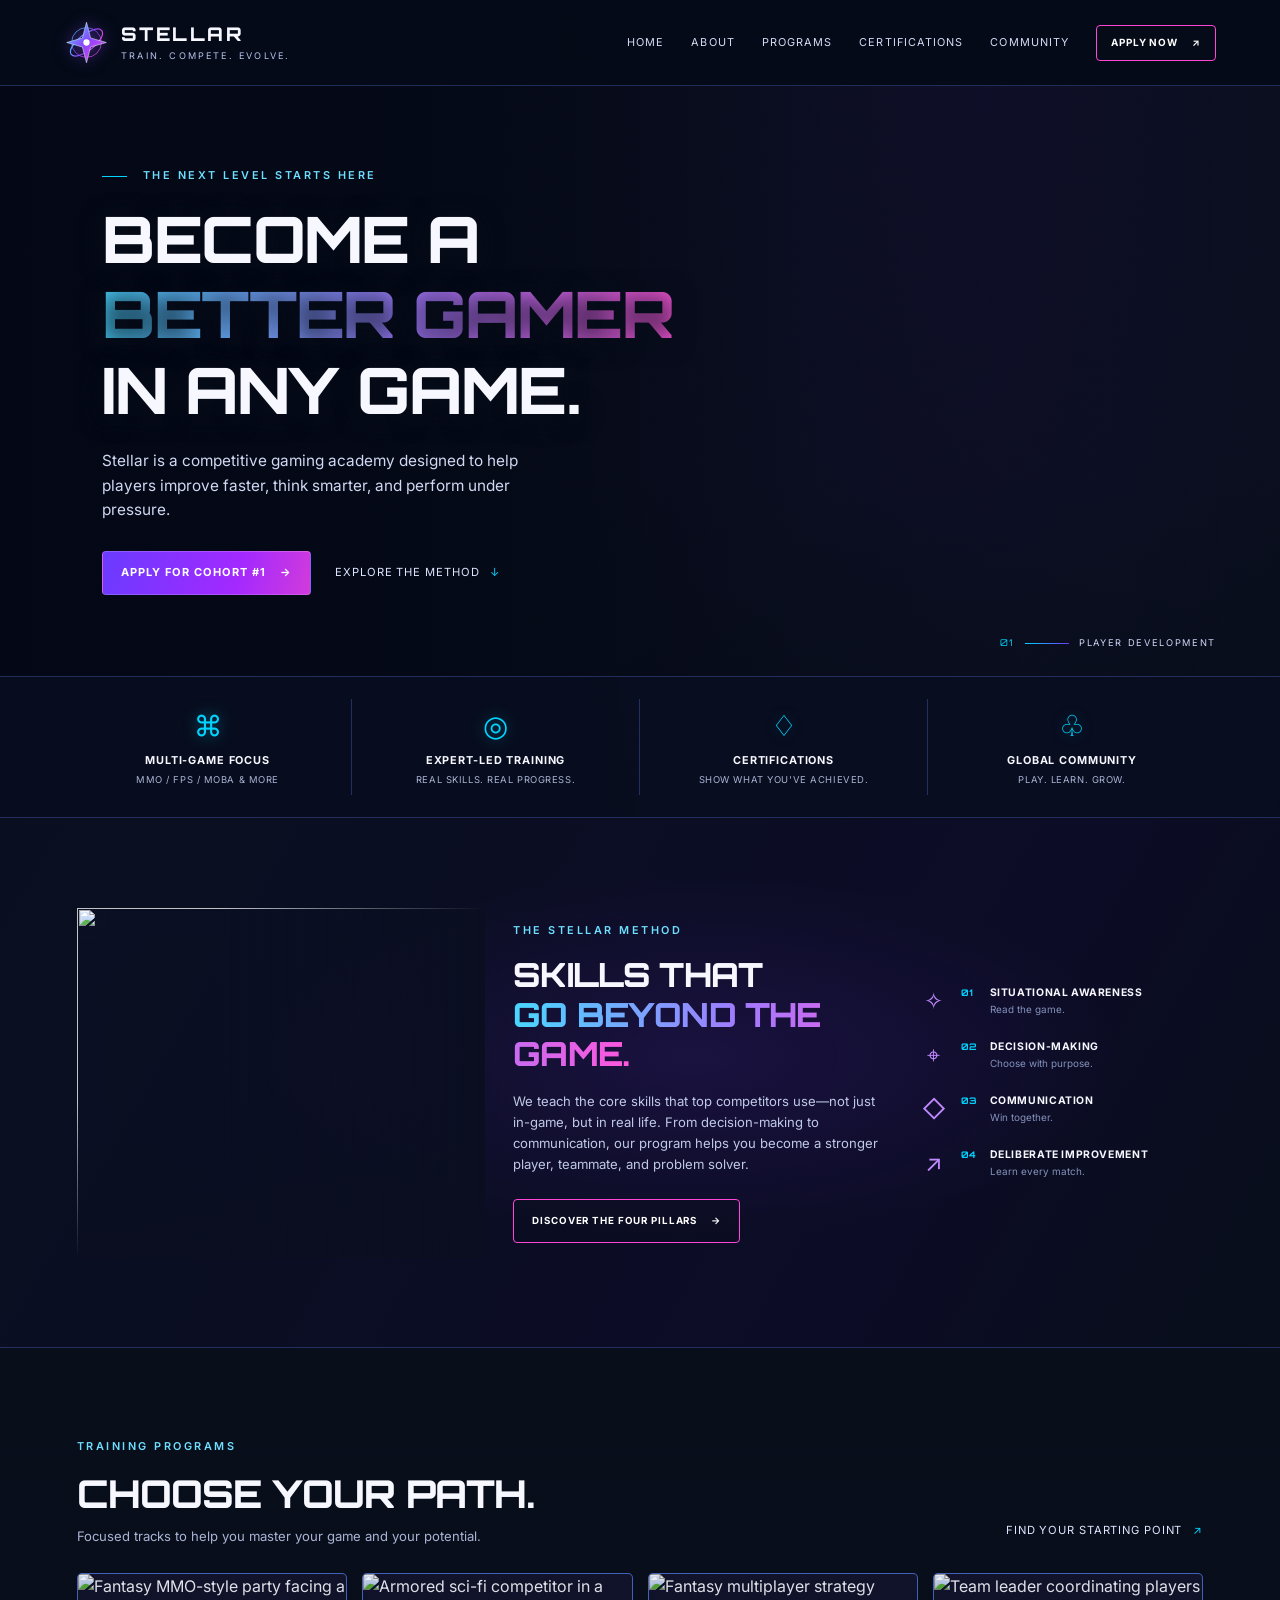
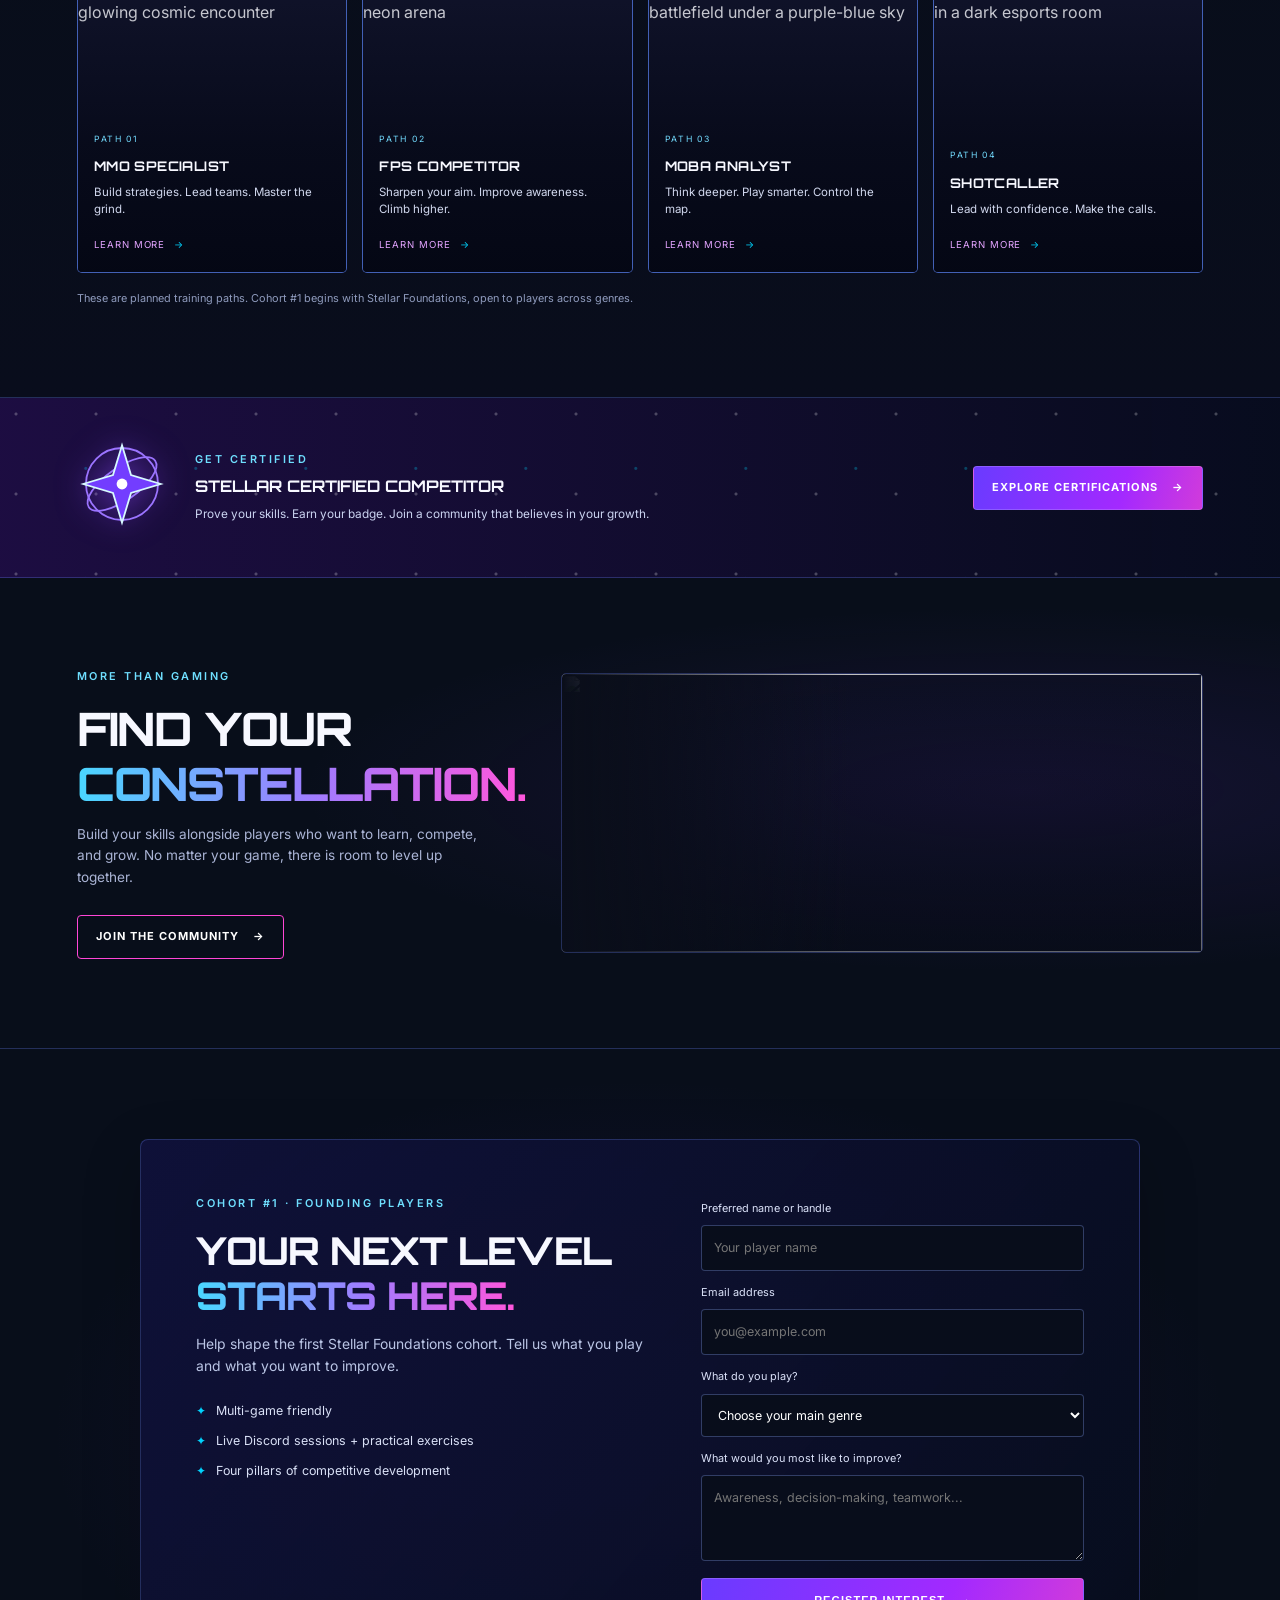
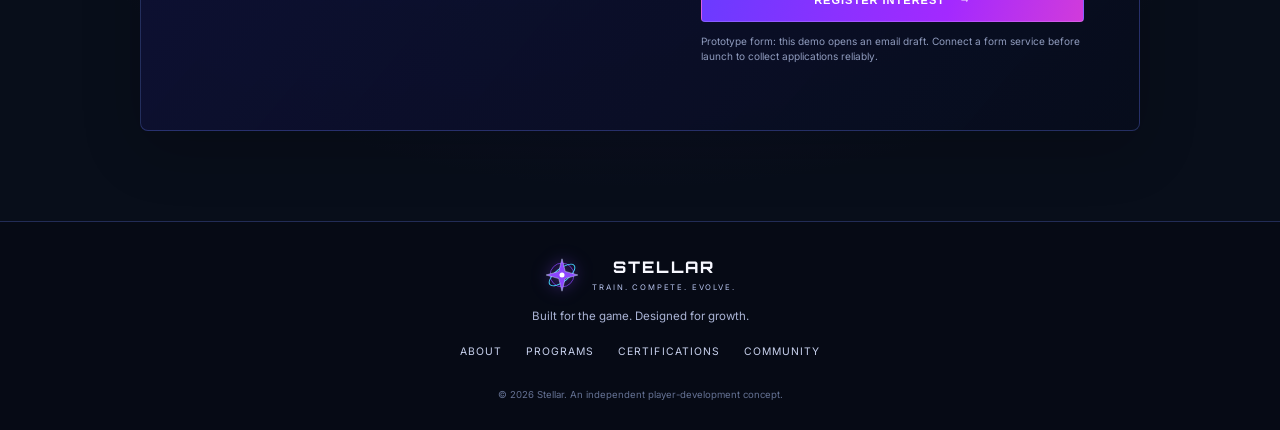
==== index.html @ ffe18409 "Add files via upload" ====
<!doctype html>
<html lang="en">
<head>
  <meta charset="utf-8">
  <meta name="viewport" content="width=device-width, initial-scale=1">
  <meta name="theme-color" content="#080e1a">
  <meta name="description" content="Stellar is a multi-game training community helping players improve awareness, decision-making, communication, and deliberate practice.">
  <title>Stellar — Train. Compete. Evolve.</title>
  <link rel="preconnect" href="https://fonts.googleapis.com">
  <link rel="preconnect" href="https://fonts.gstatic.com" crossorigin>
  <link href="https://fonts.googleapis.com/css2?family=Inter:wght@400;500;600;700&family=Orbitron:wght@500;600;700;800&display=swap" rel="stylesheet">
  <link rel="stylesheet" href="styles.css">
</head>
<body>
  <div class="site-shell">
    <header class="site-header">
      <a class="brand" href="#home" aria-label="Stellar home">
        <svg class="brand-mark" viewBox="0 0 100 100" aria-hidden="true">
          <defs><linearGradient id="markGrad" x1="0" y1="0" x2="1" y2="1"><stop stop-color="#45d8ff"/><stop offset=".5" stop-color="#8c45ff"/><stop offset="1" stop-color="#ff49d6"/></linearGradient></defs>
          <circle cx="50" cy="50" r="33" fill="none" stroke="url(#markGrad)" stroke-width="2" opacity=".8"/>
          <ellipse cx="50" cy="50" rx="43" ry="18" fill="none" stroke="url(#markGrad)" stroke-width="2.6" transform="rotate(-38 50 50)"/>
          <path d="M50 5 59 40 94 50 59 60 50 95 41 60 6 50 41 40Z" fill="url(#markGrad)" stroke="#d9faff" stroke-width="1.2"/>
          <circle cx="50" cy="50" r="7" fill="#fff"/>
        </svg>
        <span class="brand-copy"><span class="brand-name">STELLAR</span><span class="brand-tagline">TRAIN. COMPETE. EVOLVE.</span></span>
      </a>
      <button class="menu-toggle" aria-label="Open navigation" aria-expanded="false" aria-controls="primary-nav"><span></span><span></span><span></span></button>
      <nav id="primary-nav" class="primary-nav" aria-label="Main navigation">
        <a href="#home">Home</a><a href="#about">About</a><a href="#programs">Programs</a><a href="#certifications">Certifications</a><a href="#community">Community</a>
        <a class="button button-outline nav-cta" href="#apply">Apply now <span aria-hidden="true">↗</span></a>
      </nav>
    </header>

    <main>
      <section class="hero" id="home" aria-labelledby="hero-title">
        <div class="hero-image" role="img" aria-label="A lone gamer looks across a luminous purple and blue cosmic landscape"></div>
        <div class="hero-shade"></div>
        <div class="hero-content">
          <p class="eyebrow"><span class="eyebrow-line"></span> THE NEXT LEVEL STARTS HERE</p>
          <h1 id="hero-title">BECOME A<br><span>BETTER GAMER</span><br>IN ANY GAME.</h1>
          <p class="hero-copy">Stellar is a competitive gaming academy designed to help players improve faster, think smarter, and perform under pressure.</p>
          <div class="hero-actions"><a class="button button-primary" href="#apply">Apply for Cohort #1 <span aria-hidden="true">→</span></a><a class="text-link" href="#method">Explore the method <span aria-hidden="true">↓</span></a></div>
        </div>
        <div class="hero-index"><span>01</span><span class="index-rule"></span><span>PLAYER DEVELOPMENT</span></div>
      </section>

      <section class="feature-strip" aria-label="What Stellar offers">
        <article class="feature"><span class="feature-icon" aria-hidden="true">⌘</span><h2>Multi-game focus</h2><p>MMO / FPS / MOBA &amp; more</p></article>
        <article class="feature"><span class="feature-icon" aria-hidden="true">◎</span><h2>Expert-led training</h2><p>Real skills. Real progress.</p></article>
        <article class="feature"><span class="feature-icon" aria-hidden="true">♢</span><h2>Certifications</h2><p>Show what you've achieved.</p></article>
        <article class="feature"><span class="feature-icon" aria-hidden="true">♧</span><h2>Global community</h2><p>Play. Learn. Grow.</p></article>
      </section>

      <section class="method-section section-pad" id="method">
        <div class="method-art" aria-hidden="true"><img src="assets/gamer-portrait.jpg" alt="" loading="lazy"></div>
        <div class="method-copy" id="about">
          <p class="eyebrow">THE STELLAR METHOD</p>
          <h2>SKILLS THAT<br><span>GO BEYOND THE GAME.</span></h2>
          <p>We teach the core skills that top competitors use—not just in-game, but in real life. From decision-making to communication, our program helps you become a stronger player, teammate, and problem solver.</p>
          <a class="button button-outline" href="#pillars">Discover the four pillars <span aria-hidden="true">→</span></a>
        </div>
        <div class="method-pillars" id="pillars">
          <div class="mini-pillar"><span>✧</span><div><b>01</b><strong>Situational awareness</strong><small>Read the game.</small></div></div>
          <div class="mini-pillar"><span>⌖</span><div><b>02</b><strong>Decision-making</strong><small>Choose with purpose.</small></div></div>
          <div class="mini-pillar"><span>◇</span><div><b>03</b><strong>Communication</strong><small>Win together.</small></div></div>
          <div class="mini-pillar"><span>↗</span><div><b>04</b><strong>Deliberate improvement</strong><small>Learn every match.</small></div></div>
        </div>
      </section>

      <section class="programs-section section-pad" id="programs">
        <div class="section-heading"><div><p class="eyebrow">TRAINING PROGRAMS</p><h2>CHOOSE YOUR PATH.</h2><p class="section-intro">Focused tracks to help you master your game and your potential.</p></div><a class="text-link desktop-link" href="#apply">Find your starting point <span aria-hidden="true">↗</span></a></div>
        <div class="program-grid">
          <article class="program-card"><img src="assets/mmo-specialist.jpg" alt="Fantasy MMO-style party facing a glowing cosmic encounter" loading="lazy"><div class="card-overlay"></div><div class="program-content"><span class="program-number">PATH 01</span><h3>MMO SPECIALIST</h3><p>Build strategies. Lead teams. Master the grind.</p><a href="#apply" aria-label="Learn more about MMO Specialist">Learn more <span>→</span></a></div></article>
          <article class="program-card"><img src="assets/fps-competitor.jpg" alt="Armored sci-fi competitor in a neon arena" loading="lazy"><div class="card-overlay"></div><div class="program-content"><span class="program-number">PATH 02</span><h3>FPS COMPETITOR</h3><p>Sharpen your aim. Improve awareness. Climb higher.</p><a href="#apply" aria-label="Learn more about FPS Competitor">Learn more <span>→</span></a></div></article>
          <article class="program-card"><img src="assets/moba-analyst.jpg" alt="Fantasy multiplayer strategy battlefield under a purple-blue sky" loading="lazy"><div class="card-overlay"></div><div class="program-content"><span class="program-number">PATH 03</span><h3>MOBA ANALYST</h3><p>Think deeper. Play smarter. Control the map.</p><a href="#apply" aria-label="Learn more about MOBA Analyst">Learn more <span>→</span></a></div></article>
          <article class="program-card"><img src="assets/shotcaller.jpg" alt="Team leader coordinating players in a dark esports room" loading="lazy"><div class="card-overlay"></div><div class="program-content"><span class="program-number">PATH 04</span><h3>SHOTCALLER</h3><p>Lead with confidence. Make the calls.</p><a href="#apply" aria-label="Learn more about Shotcaller">Learn more <span>→</span></a></div></article>
        </div>
        <p class="program-note">These are planned training paths. Cohort #1 begins with Stellar Foundations, open to players across genres.</p>
      </section>

      <section class="cert-banner" id="certifications">
        <div class="cert-stars" aria-hidden="true"></div>
        <div class="cert-emblem" aria-hidden="true"><svg viewBox="0 0 100 100"><circle cx="50" cy="50" r="40"/><ellipse cx="50" cy="50" rx="45" ry="18" transform="rotate(-35 50 50)"/><path d="M50 7 60 40 93 50 60 60 50 93 40 60 7 50 40 40Z"/><circle cx="50" cy="50" r="6"/></svg></div>
        <div class="cert-copy"><p class="eyebrow">GET CERTIFIED</p><h2>STELLAR CERTIFIED COMPETITOR</h2><p>Prove your skills. Earn your badge. Join a community that believes in your growth.</p></div>
        <a class="button button-primary" href="#apply">Explore certifications <span aria-hidden="true">→</span></a>
      </section>

      <section class="community-section section-pad" id="community">
        <div><p class="eyebrow">MORE THAN GAMING</p><h2>FIND YOUR<br><span>CONSTELLATION.</span></h2><p>Build your skills alongside players who want to learn, compete, and grow. No matter your game, there is room to level up together.</p><a class="button button-outline" href="#apply">Join the community <span aria-hidden="true">→</span></a></div>
        <div class="community-art" aria-hidden="true"><img src="assets/hero-cosmic.jpg" alt="" loading="lazy"></div>
      </section>

      <section class="apply-section section-pad" id="apply">
        <div class="apply-panel"><div class="apply-copy"><p class="eyebrow">COHORT #1 · FOUNDING PLAYERS</p><h2>YOUR NEXT LEVEL<br><span>STARTS HERE.</span></h2><p>Help shape the first Stellar Foundations cohort. Tell us what you play and what you want to improve.</p><ul><li>Multi-game friendly</li><li>Live Discord sessions + practical exercises</li><li>Four pillars of competitive development</li></ul></div>
          <form class="apply-form" id="interest-form">
            <label for="player-name">Preferred name or handle</label><input id="player-name" name="name" autocomplete="nickname" required placeholder="Your player name">
            <label for="player-email">Email address</label><input id="player-email" name="email" type="email" autocomplete="email" required placeholder="you@example.com">
            <label for="player-game">What do you play?</label><select id="player-game" name="game" required><option value="" disabled selected>Choose your main genre</option><option>MMO</option><option>FPS</option><option>MOBA</option><option>Multiple genres</option><option>Other</option></select>
            <label for="player-goal">What would you most like to improve?</label><textarea id="player-goal" name="goal" rows="3" placeholder="Awareness, decision-making, teamwork..."></textarea>
            <button class="button button-primary form-submit" type="submit">Register interest <span aria-hidden="true">→</span></button>
            <p class="form-note">Prototype form: this demo opens an email draft. Connect a form service before launch to collect applications reliably.</p>
            <p class="form-status" id="form-status" role="status" aria-live="polite"></p>
          </form>
        </div>
      </section>
    </main>

    <footer class="site-footer">
      <a class="brand footer-brand" href="#home" aria-label="Stellar home"><svg class="brand-mark" viewBox="0 0 100 100" aria-hidden="true"><circle cx="50" cy="50" r="33" fill="none" stroke="#8c45ff" stroke-width="2"/><ellipse cx="50" cy="50" rx="43" ry="18" fill="none" stroke="#45d8ff" stroke-width="2.6" transform="rotate(-38 50 50)"/><path d="M50 5 59 40 94 50 59 60 50 95 41 60 6 50 41 40Z" fill="#8c45ff" stroke="#d9faff" stroke-width="1.2"/><circle cx="50" cy="50" r="7" fill="#fff"/></svg><span class="brand-copy"><span class="brand-name">STELLAR</span><span class="brand-tagline">TRAIN. COMPETE. EVOLVE.</span></span></a>
      <p>Built for the game. Designed for growth.</p>
      <div class="footer-links"><a href="#about">About</a><a href="#programs">Programs</a><a href="#certifications">Certifications</a><a href="#community">Community</a></div>
      <small>© <span id="year"></span> Stellar. An independent player-development concept.</small>
    </footer>
  </div>
  <script src="script.js"></script>
</body>
</html>
---- styles.css ----
:root{--deep:#080e1a;--midnight:#111240;--purple:#6a3bff;--violet:#8c45ff;--magenta:#ff46d6;--cyan:#00d4ff;--white:#f7f8ff;--muted:#aab4d5;--line:rgba(107,135,255,.28);--font-head:'Orbitron',sans-serif;--font-body:'Inter',sans-serif;--content:1240px}
*{box-sizing:border-box}html{scroll-behavior:smooth;scroll-padding-top:90px}body{margin:0;background:var(--deep);color:var(--white);font-family:var(--font-body);line-height:1.6}a{color:inherit;text-decoration:none}img{display:block;max-width:100%}.site-shell{max-width:1600px;margin:0 auto;overflow:hidden;background:radial-gradient(ellipse at 75% 0%,rgba(66,34,145,.16),transparent 35%),var(--deep)}.site-header{height:86px;display:flex;align-items:center;justify-content:space-between;gap:30px;padding:0 clamp(20px,5vw,76px);border-bottom:1px solid var(--line);background:rgba(5,10,24,.9);position:sticky;top:0;z-index:20;backdrop-filter:blur(16px)}.brand{display:flex;align-items:center;gap:12px;flex-shrink:0}.brand-mark{width:45px;height:45px;filter:drop-shadow(0 0 8px rgba(140,69,255,.5))}.brand-copy{display:flex;flex-direction:column;line-height:1.2}.brand-name{font-family:var(--font-head);font-weight:800;font-size:1.18rem;letter-spacing:.13em}.brand-tagline{font-size:.57rem;letter-spacing:.24em;color:#b7c4ee;margin-top:6px}.primary-nav{display:flex;align-items:center;gap:clamp(15px,2.1vw,32px)}.primary-nav>a:not(.button){font-size:.68rem;letter-spacing:.1em;text-transform:uppercase;color:#d5dbf3;transition:color .2s}.primary-nav>a:not(.button):hover,.footer-links a:hover{color:var(--cyan)}.button{min-height:44px;padding:12px 18px;display:inline-flex;align-items:center;justify-content:center;gap:14px;border-radius:4px;text-transform:uppercase;font-size:.69rem;letter-spacing:.09em;font-weight:700;transition:transform .2s,box-shadow .2s,border-color .2s;cursor:pointer}.button:hover{transform:translateY(-2px);box-shadow:0 0 24px rgba(106,59,255,.3)}.button-primary{background:linear-gradient(105deg,var(--purple),#a329ff 65%,#d13bdb);border:1px solid rgba(255,255,255,.18);color:white}.button-outline{background:rgba(8,14,26,.25);border:1px solid var(--magenta);color:#fff}.nav-cta{min-height:36px;padding:8px 14px;font-size:.62rem}.menu-toggle{display:none;background:none;border:0;padding:8px}.menu-toggle span{display:block;width:25px;height:2px;margin:5px;background:white}
.hero{position:relative;min-height:590px;display:flex;align-items:center;padding:75px clamp(24px,8vw,120px);isolation:isolate;overflow:hidden}.hero-image,.hero-shade{position:absolute;inset:0;z-index:-2}.hero-image{background-image:url('assets/hero-cosmic.jpg');background-size:cover;background-position:center 48%;transform:scale(1.015)}.hero-shade{z-index:-1;background:linear-gradient(90deg,rgba(4,8,22,.96) 0%,rgba(4,8,22,.83) 28%,rgba(4,8,22,.28) 62%,rgba(4,8,22,.08) 100%),linear-gradient(0deg,rgba(8,14,26,.6),transparent 35%)}.hero-content{max-width:580px}.eyebrow{font-size:.68rem;text-transform:uppercase;letter-spacing:.23em;color:#6fdfff;margin:0 0 16px;font-weight:600}.eyebrow-line{display:inline-block;width:25px;height:1px;background:var(--cyan);vertical-align:middle;margin-right:10px}.hero h1,.method-copy h2,.section-heading h2,.community-section h2,.apply-copy h2{font-family:var(--font-head);font-weight:800;line-height:1.18;letter-spacing:-.025em;margin:0}.hero h1{font-size:clamp(2.4rem,5vw,4.65rem);text-shadow:0 4px 24px #080e1a}.hero h1 span,.method-copy h2 span,.community-section h2 span,.apply-copy h2 span{background:linear-gradient(90deg,#49d7ff,#a07bff 53%,#ff56dc);-webkit-background-clip:text;background-clip:text;color:transparent}.hero-copy{max-width:430px;color:#d1d8f2;font-size:.96rem;margin:22px 0 28px}.hero-actions{display:flex;align-items:center;gap:24px;flex-wrap:wrap}.text-link{font-size:.7rem;letter-spacing:.08em;text-transform:uppercase;color:#dfe5ff}.text-link span{color:var(--cyan);margin-left:7px}.hero-index{position:absolute;bottom:25px;right:clamp(24px,5vw,75px);display:flex;align-items:center;gap:10px;color:#d0d8fa;font-size:.58rem;letter-spacing:.18em}.hero-index>span:first-child{color:var(--cyan);font-family:var(--font-head)}.index-rule{height:1px;width:44px;background:linear-gradient(90deg,var(--cyan),var(--purple))}
.feature-strip{display:grid;grid-template-columns:repeat(4,1fr);border-top:1px solid var(--line);border-bottom:1px solid var(--line);background:rgba(8,13,31,.95);padding:22px clamp(18px,5vw,70px)}.feature{padding:8px 24px;text-align:center;border-right:1px solid var(--line)}.feature:last-child{border:0}.feature-icon{font-size:1.8rem;color:var(--cyan);display:block;line-height:1.3;text-shadow:0 0 15px rgba(0,212,255,.4)}.feature h2{font-size:.68rem;text-transform:uppercase;letter-spacing:.08em;margin:8px 0 2px}.feature p{font-size:.59rem;text-transform:uppercase;letter-spacing:.06em;color:var(--muted);margin:0}
.section-pad{padding:clamp(60px,7vw,100px) clamp(22px,6vw,90px)}.method-section{position:relative;display:grid;grid-template-columns:1.08fr 1fr .75fr;align-items:center;gap:28px;min-height:390px;border-bottom:1px solid var(--line);background:radial-gradient(ellipse at 54% 45%,rgba(91,39,184,.19),transparent 44%),linear-gradient(120deg,#090f20,#0c0c26 70%,#080e1a)}.method-art{align-self:stretch;position:relative;min-height:290px;overflow:hidden;display:flex;align-items:end}.method-art:after{content:"";position:absolute;inset:0;background:linear-gradient(90deg,transparent 35%,#0a0e20 100%),linear-gradient(0deg,#0a0e20 0%,transparent 45%)}.method-art img{height:350px;width:100%;object-fit:contain;object-position:center bottom;filter:drop-shadow(0 0 28px rgba(113,54,255,.18));mix-blend-mode:screen}.method-copy{position:relative;z-index:1}.method-copy h2{font-size:clamp(1.65rem,2.6vw,2.55rem)}.method-copy>p:not(.eyebrow){font-size:.82rem;color:#c0c9e7;max-width:430px;margin:18px 0 24px}.method-copy .button{font-size:.61rem}.method-pillars{display:grid;gap:17px}.mini-pillar{display:flex;align-items:center;gap:13px}.mini-pillar>span{font-size:1.45rem;color:#c08aff;width:28px;text-align:center}.mini-pillar div{display:grid;grid-template-columns:24px 1fr;column-gap:5px;align-items:center}.mini-pillar b{font-size:.57rem;color:var(--cyan);font-family:var(--font-head)}.mini-pillar strong{font-size:.65rem;text-transform:uppercase;letter-spacing:.06em}.mini-pillar small{grid-column:2;color:#8492bb;font-size:.62rem}
.programs-section{background:linear-gradient(180deg,#080e1a,#090d1c);border-bottom:1px solid var(--line)}.section-heading{display:flex;align-items:end;justify-content:space-between;gap:24px;margin-bottom:26px}.section-heading h2{font-size:clamp(1.6rem,3vw,2.45rem)}.section-intro{font-size:.82rem;color:var(--muted);margin:10px 0 0}.desktop-link{margin-bottom:7px}.program-grid{display:grid;grid-template-columns:repeat(4,1fr);gap:15px}.program-card{height:300px;position:relative;overflow:hidden;border:1px solid rgba(92,137,255,.65);border-radius:5px;background:#11142c;isolation:isolate;transition:transform .25s,border-color .25s}.program-card:hover{transform:translateY(-5px);border-color:var(--magenta)}.program-card>img{position:absolute;inset:0;width:100%;height:100%;object-fit:cover;z-index:-2;transition:transform .4s}.program-card:hover>img{transform:scale(1.05)}.card-overlay{position:absolute;inset:0;z-index:-1;background:linear-gradient(0deg,rgba(4,7,20,.98) 0%,rgba(4,7,20,.72) 42%,rgba(4,7,20,.05) 100%)}.program-content{position:absolute;bottom:0;padding:19px 16px 17px}.program-number{font-size:.54rem;letter-spacing:.2em;color:#73dcff}.program-content h3{font-family:var(--font-head);font-size:.83rem;letter-spacing:.03em;margin:7px 0}.program-content p{font-size:.72rem;line-height:1.45;color:#d1d8ee;margin:0 0 12px}.program-content>a{font-size:.6rem;text-transform:uppercase;letter-spacing:.1em;color:#e3a4ff}.program-content>a span{color:var(--cyan);margin-left:5px}.program-note{font-size:.68rem;color:#8f9bbd;margin:17px 0 0}
.cert-banner{position:relative;display:flex;align-items:center;justify-content:center;gap:28px;padding:28px clamp(20px,6vw,80px);min-height:180px;overflow:hidden;border-bottom:1px solid var(--line);background:linear-gradient(90deg,rgba(30,13,69,.92),rgba(7,12,30,.9)),url('assets/hero-cosmic.jpg') center 58%/cover}.cert-stars{position:absolute;inset:0;background:radial-gradient(circle at 20% 20%,rgba(255,255,255,.7) 0 1px,transparent 2px),radial-gradient(circle at 78% 64%,rgba(0,212,255,.8) 0 1px,transparent 2px);background-size:80px 80px,110px 110px;opacity:.35}.cert-emblem{width:90px;flex-shrink:0;filter:drop-shadow(0 0 14px rgba(140,69,255,.5));z-index:1}.cert-emblem svg{width:100%;fill:none;stroke:#9b74ff;stroke-width:2}.cert-emblem svg path{fill:#733dff;stroke:#d7f9ff}.cert-emblem svg circle:last-child{fill:#fff;stroke:none}.cert-copy{z-index:1;max-width:500px}.cert-copy .eyebrow{margin-bottom:5px}.cert-copy h2{font-family:var(--font-head);font-size:1rem;margin:0 0 6px}.cert-copy p:last-child{font-size:.74rem;color:#cbd4f1;margin:0}.cert-banner>.button{z-index:1;margin-left:auto;white-space:nowrap}
.community-section{display:grid;grid-template-columns:.8fr 1.2fr;align-items:center;gap:35px;min-height:350px;border-bottom:1px solid var(--line);background:radial-gradient(ellipse at 80% 45%,rgba(95,42,186,.15),transparent 50%)}.community-section h2{font-size:clamp(1.8rem,3.6vw,3rem)}.community-section>div:first-child>p:not(.eyebrow){max-width:420px;color:var(--muted);font-size:.85rem}.community-section .button{margin-top:12px}.community-art{height:280px;overflow:hidden;border:1px solid var(--line);border-radius:5px;position:relative}.community-art:after{content:"";position:absolute;inset:0;background:linear-gradient(90deg,#0a0e1a 0%,transparent 45%),linear-gradient(0deg,rgba(7,10,23,.5),transparent)}.community-art img{width:100%;height:100%;object-fit:cover;object-position:center 56%}
.apply-section{background:radial-gradient(ellipse at 50% 50%,rgba(72,37,149,.22),transparent 65%)}.apply-panel{max-width:1000px;margin:0 auto;display:grid;grid-template-columns:1fr .85fr;gap:55px;padding:clamp(25px,5vw,55px);border:1px solid var(--line);border-radius:8px;background:linear-gradient(130deg,rgba(17,18,64,.8),rgba(7,13,28,.95));box-shadow:0 18px 60px rgba(0,0,0,.2)}.apply-copy h2{font-size:clamp(1.7rem,3vw,2.6rem)}.apply-copy>p:not(.eyebrow){color:#bac5e5;font-size:.87rem}.apply-copy ul{list-style:none;padding:0;margin:24px 0}.apply-copy li{margin:10px 0;color:#d9e0f6;font-size:.78rem}.apply-copy li:before{content:"✦";color:var(--cyan);margin-right:10px}.apply-form{display:flex;flex-direction:column;gap:8px}.apply-form label{font-size:.68rem;color:#dce3fa;margin-top:5px}.apply-form input,.apply-form select,.apply-form textarea{width:100%;border:1px solid rgba(117,139,221,.38);background:#080d1b;color:white;padding:12px;border-radius:4px;font:inherit;font-size:.78rem;outline:none}.apply-form input:focus,.apply-form select:focus,.apply-form textarea:focus{border-color:var(--cyan);box-shadow:0 0 0 3px rgba(0,212,255,.08)}.apply-form select option{background:#080d1b}.form-submit{margin-top:9px;width:100%}.form-note,.form-status{font-size:.63rem;line-height:1.45;color:#8f9bbd;margin:4px 0 0}.form-status{color:#7be6ff}.site-footer{padding:35px 25px 25px;text-align:center;border-top:1px solid var(--line);background:#060a15}.footer-brand{justify-content:center}.footer-brand .brand-mark{width:36px;height:36px}.footer-brand .brand-name{font-size:1rem}.footer-brand .brand-tagline{font-size:.48rem}.site-footer>p{font-size:.72rem;color:var(--muted);margin:14px 0}.footer-links{display:flex;justify-content:center;flex-wrap:wrap;gap:24px;margin:19px 0}.footer-links a{font-size:.65rem;text-transform:uppercase;letter-spacing:.1em;color:#c7d0ec}.site-footer small{font-size:.6rem;color:#657294}
@media(max-width:1000px){.primary-nav{gap:13px}.primary-nav>a:not(.button){font-size:.6rem}.brand-name{font-size:1rem}.brand-tagline{font-size:.48rem}.method-section{grid-template-columns:.75fr 1fr;gap:20px}.method-art{position:absolute;left:0;bottom:0;width:40%;opacity:.42}.method-copy{grid-column:1/2;padding-left:8px}.method-pillars{grid-column:2/3}.program-grid{grid-template-columns:repeat(2,1fr)}.program-card{height:330px}.cert-banner{gap:18px}.cert-copy h2{font-size:.85rem}}
@media(max-width:720px){html{scroll-padding-top:72px}.site-header{height:72px;padding:0 18px}.brand-mark{width:39px;height:39px}.brand-name{font-size:.98rem}.brand-tagline{font-size:.45rem}.menu-toggle{display:block;z-index:22}.primary-nav{display:none;position:absolute;top:71px;left:0;right:0;padding:20px;background:rgba(6,10,24,.98);border-bottom:1px solid var(--line);flex-direction:column;align-items:stretch;gap:0}.primary-nav.is-open{display:flex}.primary-nav>a:not(.button){font-size:.75rem;padding:14px 6px;border-bottom:1px solid rgba(255,255,255,.07)}.nav-cta{margin-top:15px}.hero{min-height:610px;padding:65px 24px 75px;align-items:flex-start}.hero-image{background-position:60% center}.hero-shade{background:linear-gradient(90deg,rgba(4,8,22,.92),rgba(4,8,22,.5)),linear-gradient(0deg,rgba(8,14,26,.6),transparent 55%)}.hero-content{margin-top:25px}.hero h1{font-size:clamp(2.25rem,10vw,3.7rem)}.hero-copy{font-size:.88rem;max-width:350px}.hero-actions{align-items:flex-start;gap:15px;flex-direction:column}.hero-index{right:22px;bottom:18px}.feature-strip{grid-template-columns:repeat(2,1fr);padding:15px}.feature{padding:15px 8px;border-right:1px solid var(--line);border-bottom:1px solid var(--line)}.feature:nth-child(2){border-right:0}.feature:nth-child(3),.feature:nth-child(4){border-bottom:0}.feature h2{font-size:.62rem}.feature p{font-size:.53rem}.section-pad{padding:58px 20px}.method-section{display:block;min-height:0;padding-top:60px;padding-bottom:55px}.method-art{width:70%;left:auto;right:-10%;top:10px;bottom:auto;height:280px;opacity:.28}.method-art img{height:100%;object-position:center}.method-copy{padding:0;max-width:540px}.method-copy h2{font-size:clamp(1.55rem,7vw,2.2rem)}.method-copy>p:not(.eyebrow){font-size:.82rem}.method-pillars{margin-top:35px;grid-template-columns:repeat(2,1fr);gap:20px 10px;position:relative}.mini-pillar{align-items:flex-start;gap:7px}.mini-pillar>span{font-size:1.3rem;width:23px}.mini-pillar div{display:flex;flex-direction:column;align-items:flex-start}.mini-pillar b{margin-bottom:3px}.mini-pillar strong{font-size:.59rem}.mini-pillar small{font-size:.58rem}.section-heading{align-items:flex-start;flex-direction:column}.section-heading h2{font-size:1.65rem}.desktop-link{display:none}.program-grid{grid-template-columns:repeat(2,minmax(0,1fr));gap:10px}.program-card{height:275px}.program-content{padding:14px 11px}.program-content h3{font-size:.68rem}.program-content p{font-size:.66rem}.program-number{font-size:.48rem}.program-content>a{font-size:.54rem}.cert-banner{display:grid;grid-template-columns:60px 1fr;gap:12px;padding:25px 20px}.cert-emblem{width:58px}.cert-copy h2{font-size:.78rem;line-height:1.4}.cert-copy p:last-child{font-size:.68rem}.cert-banner>.button{grid-column:1/-1;width:100%;margin:5px 0 0}.community-section{display:flex;flex-direction:column;align-items:stretch;gap:25px}.community-art{height:200px;order:-1}.apply-panel{grid-template-columns:1fr;gap:24px;padding:24px 18px}.apply-copy h2{font-size:1.8rem}.site-footer{padding:30px 20px 22px}}
@media(max-width:390px){.brand-tagline{letter-spacing:.14em}.program-card{height:250px}.program-content p{font-size:.61rem}.program-content h3{font-size:.62rem}.mini-pillar strong{font-size:.54rem}.hero h1{font-size:2.15rem}}
@media(prefers-reduced-motion:reduce){*,*::before,*::after{scroll-behavior:auto!important;transition:none!important;animation:none!important}}
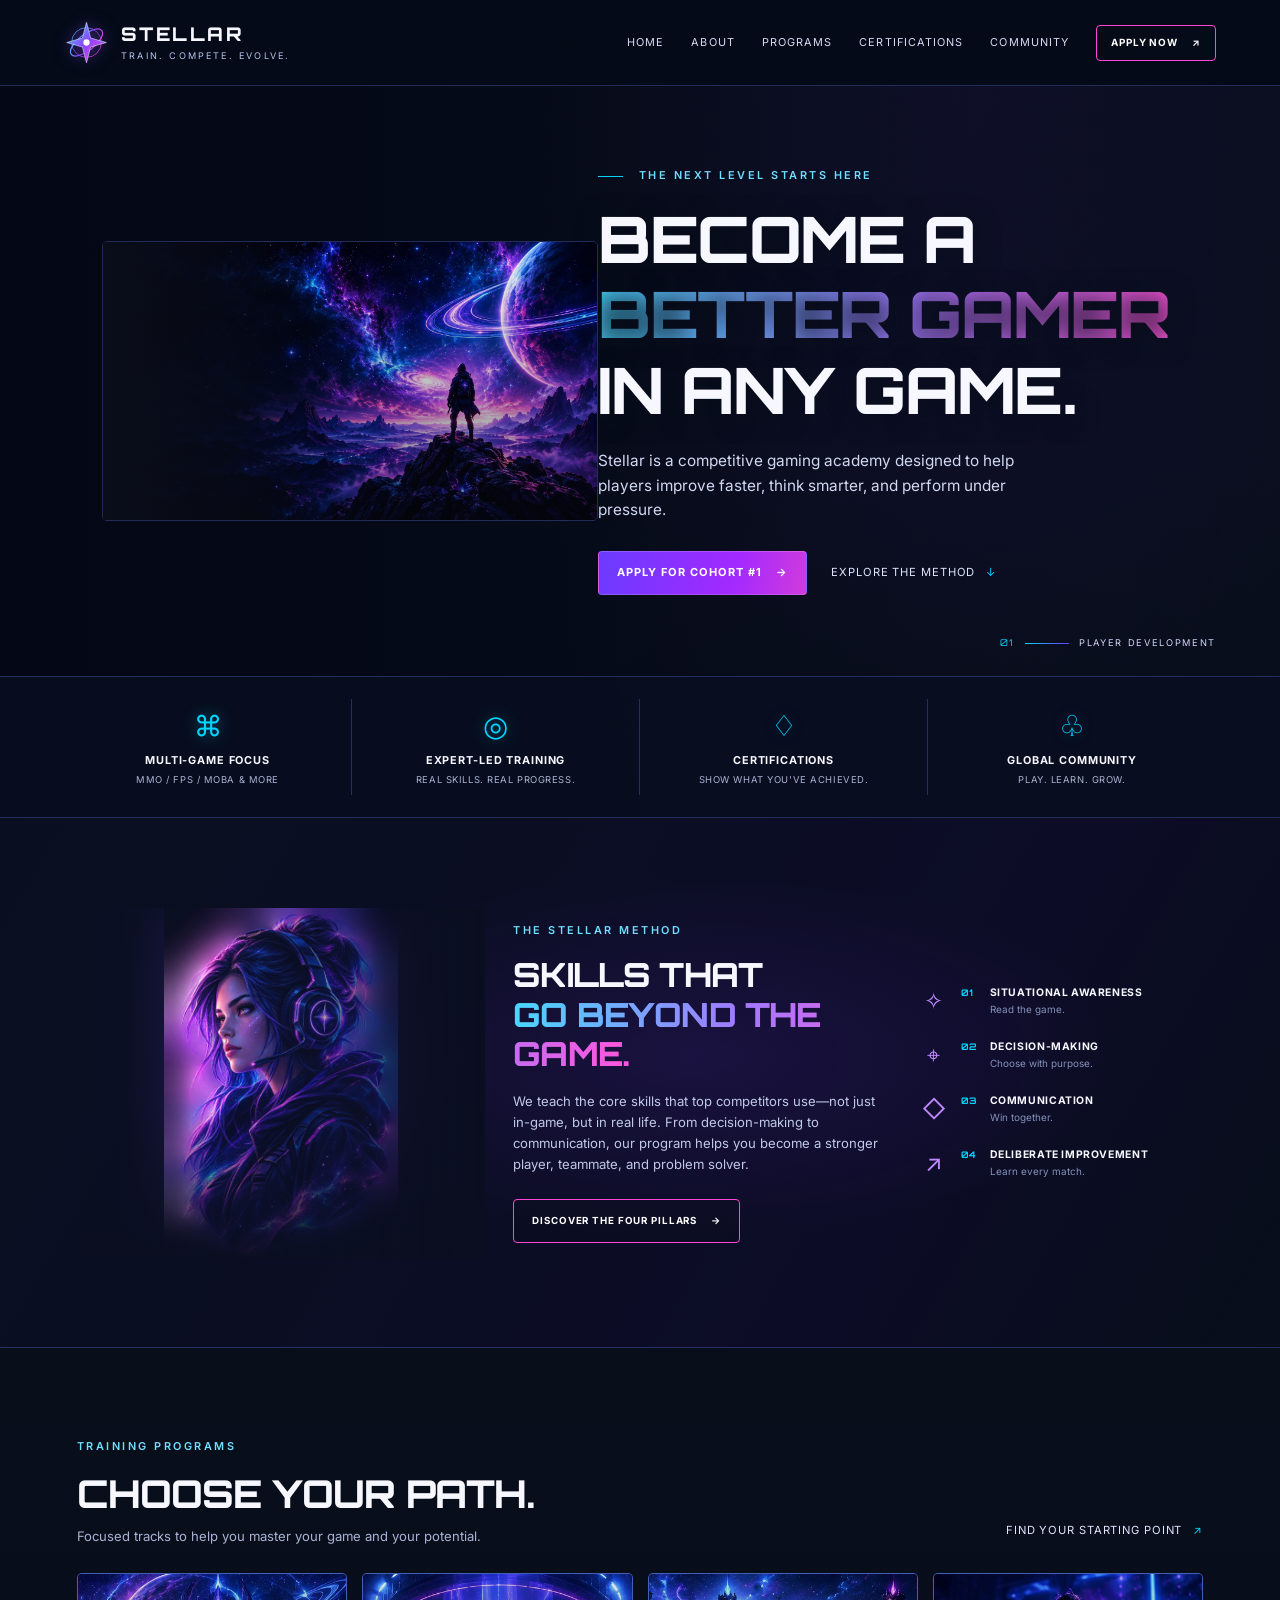
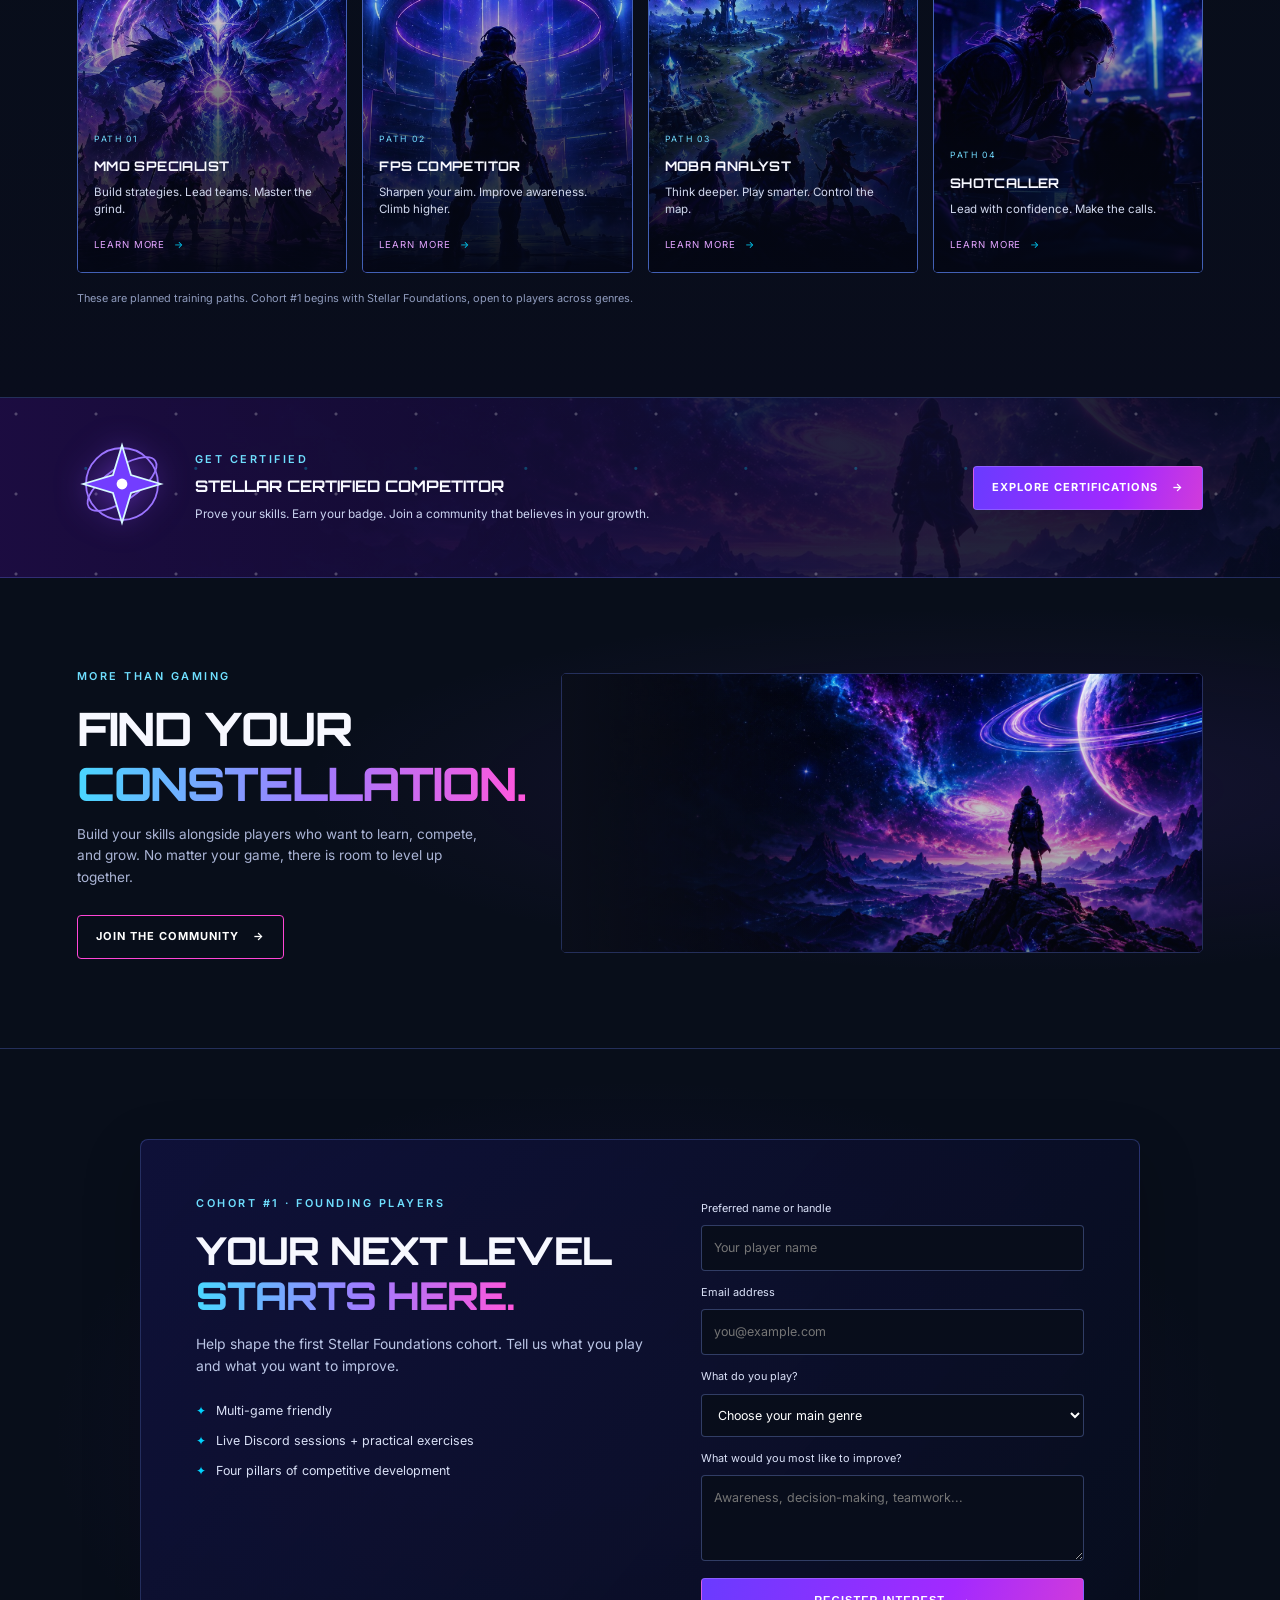
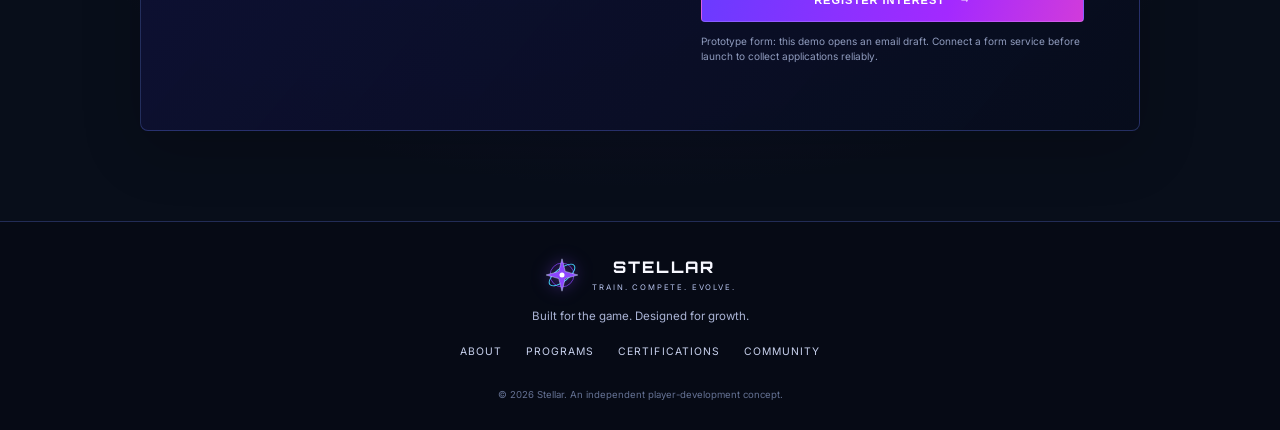
==== commit a0d109f4: "Update index.html" ====
--- a/index.html
+++ b/index.html
@@ -33,7 +33,7 @@
 
     <main>
       <section class="hero" id="home" aria-labelledby="hero-title">
-        <div class="hero-image" role="img" aria-label="A lone gamer looks across a luminous purple and blue cosmic landscape"></div>
+        <div class="community-art" aria-hidden="true"><img src="assets/hero-cosmic.jpg" alt="" loading="lazy"></div>
         <div class="hero-shade"></div>
         <div class="hero-content">
           <p class="eyebrow"><span class="eyebrow-line"></span> THE NEXT LEVEL STARTS HERE</p>
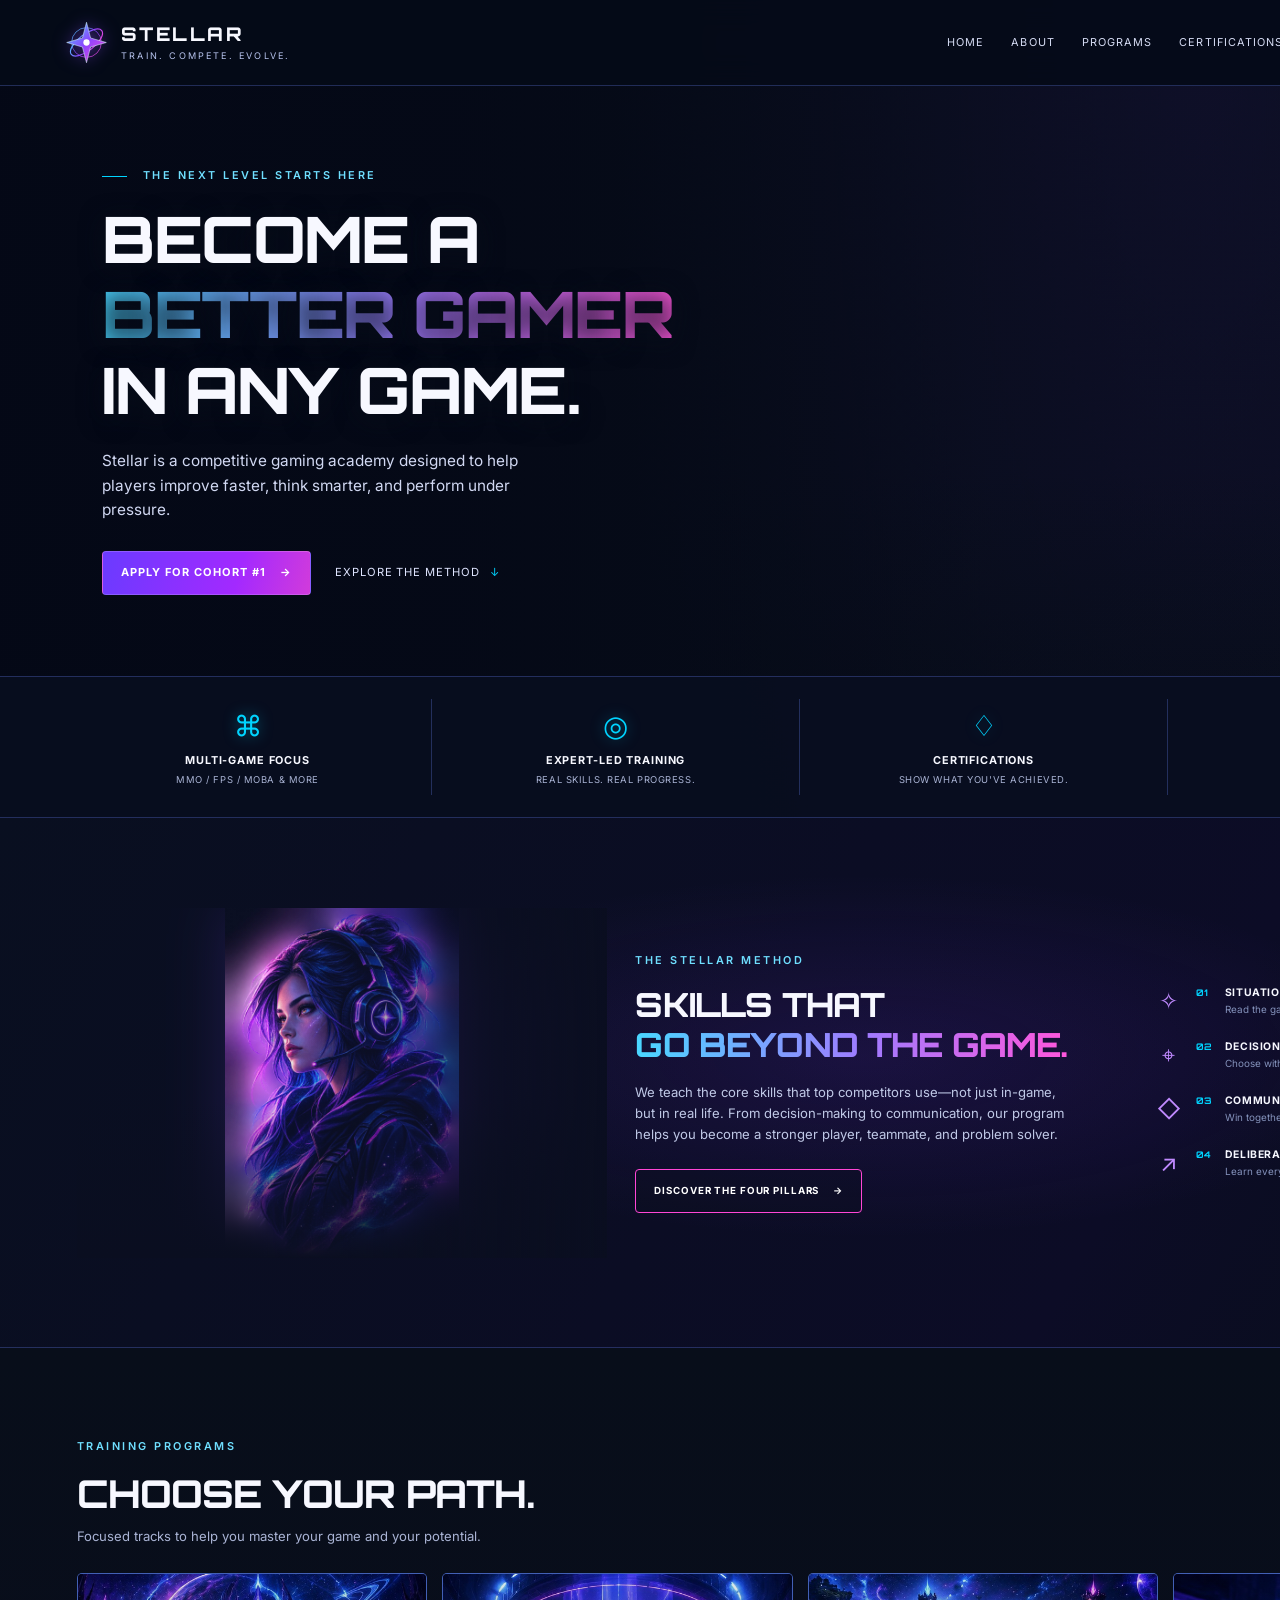
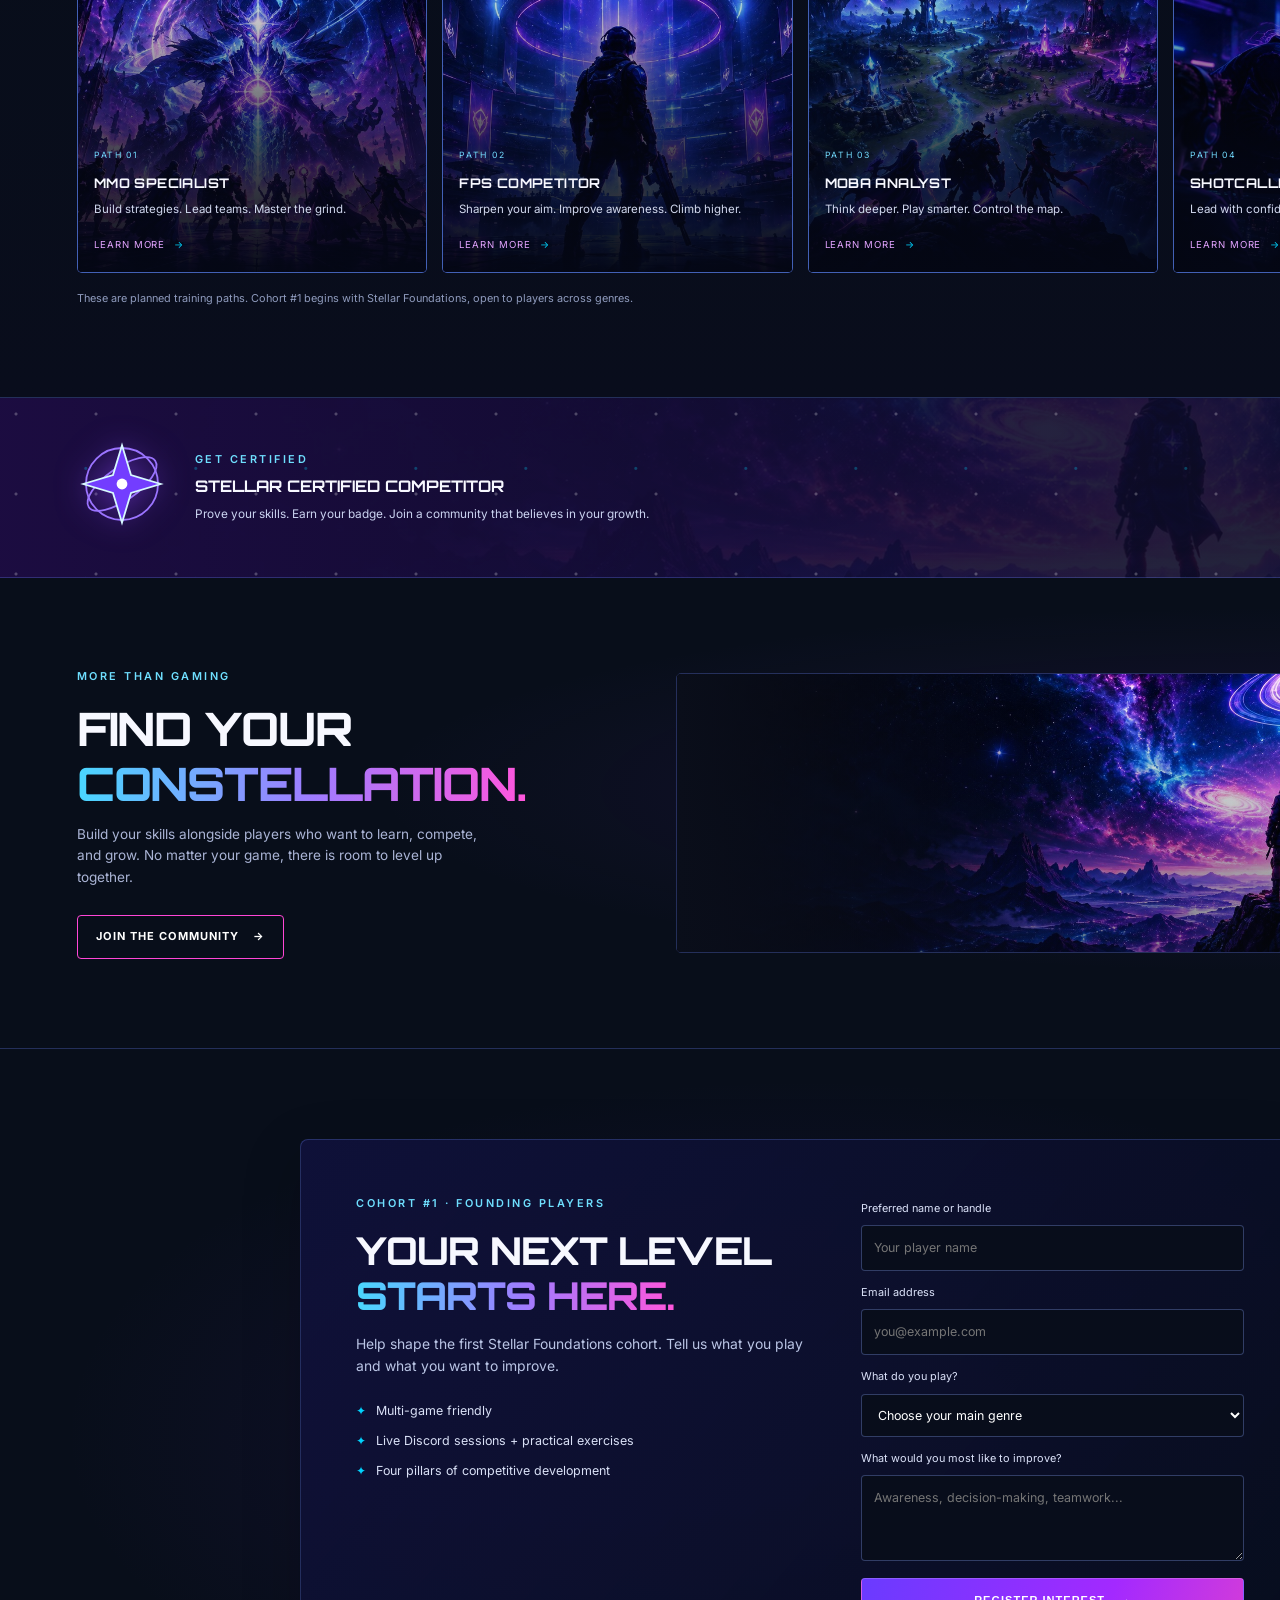
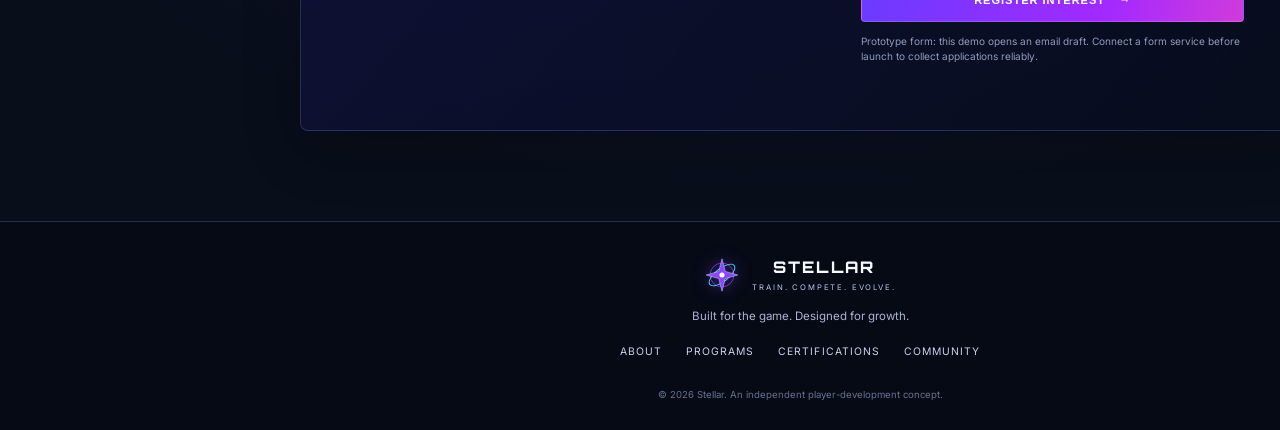
==== commit d4075efc: "Update index.html" ====
--- a/index.html
+++ b/index.html
@@ -33,7 +33,6 @@
 
     <main>
       <section class="hero" id="home" aria-labelledby="hero-title">
-        <div class="community-art" aria-hidden="true"><img src="assets/hero-cosmic.jpg" alt="" loading="lazy"></div>
         <div class="hero-shade"></div>
         <div class="hero-content">
           <p class="eyebrow"><span class="eyebrow-line"></span> THE NEXT LEVEL STARTS HERE</p>
--- a/styles.css
+++ b/styles.css
@@ -1,13 +1,998 @@
-:root{--deep:#080e1a;--midnight:#111240;--purple:#6a3bff;--violet:#8c45ff;--magenta:#ff46d6;--cyan:#00d4ff;--white:#f7f8ff;--muted:#aab4d5;--line:rgba(107,135,255,.28);--font-head:'Orbitron',sans-serif;--font-body:'Inter',sans-serif;--content:1240px}
-*{box-sizing:border-box}html{scroll-behavior:smooth;scroll-padding-top:90px}body{margin:0;background:var(--deep);color:var(--white);font-family:var(--font-body);line-height:1.6}a{color:inherit;text-decoration:none}img{display:block;max-width:100%}.site-shell{max-width:1600px;margin:0 auto;overflow:hidden;background:radial-gradient(ellipse at 75% 0%,rgba(66,34,145,.16),transparent 35%),var(--deep)}.site-header{height:86px;display:flex;align-items:center;justify-content:space-between;gap:30px;padding:0 clamp(20px,5vw,76px);border-bottom:1px solid var(--line);background:rgba(5,10,24,.9);position:sticky;top:0;z-index:20;backdrop-filter:blur(16px)}.brand{display:flex;align-items:center;gap:12px;flex-shrink:0}.brand-mark{width:45px;height:45px;filter:drop-shadow(0 0 8px rgba(140,69,255,.5))}.brand-copy{display:flex;flex-direction:column;line-height:1.2}.brand-name{font-family:var(--font-head);font-weight:800;font-size:1.18rem;letter-spacing:.13em}.brand-tagline{font-size:.57rem;letter-spacing:.24em;color:#b7c4ee;margin-top:6px}.primary-nav{display:flex;align-items:center;gap:clamp(15px,2.1vw,32px)}.primary-nav>a:not(.button){font-size:.68rem;letter-spacing:.1em;text-transform:uppercase;color:#d5dbf3;transition:color .2s}.primary-nav>a:not(.button):hover,.footer-links a:hover{color:var(--cyan)}.button{min-height:44px;padding:12px 18px;display:inline-flex;align-items:center;justify-content:center;gap:14px;border-radius:4px;text-transform:uppercase;font-size:.69rem;letter-spacing:.09em;font-weight:700;transition:transform .2s,box-shadow .2s,border-color .2s;cursor:pointer}.button:hover{transform:translateY(-2px);box-shadow:0 0 24px rgba(106,59,255,.3)}.button-primary{background:linear-gradient(105deg,var(--purple),#a329ff 65%,#d13bdb);border:1px solid rgba(255,255,255,.18);color:white}.button-outline{background:rgba(8,14,26,.25);border:1px solid var(--magenta);color:#fff}.nav-cta{min-height:36px;padding:8px 14px;font-size:.62rem}.menu-toggle{display:none;background:none;border:0;padding:8px}.menu-toggle span{display:block;width:25px;height:2px;margin:5px;background:white}
-.hero{position:relative;min-height:590px;display:flex;align-items:center;padding:75px clamp(24px,8vw,120px);isolation:isolate;overflow:hidden}.hero-image,.hero-shade{position:absolute;inset:0;z-index:-2}.hero-image{background-image:url('assets/hero-cosmic.jpg');background-size:cover;background-position:center 48%;transform:scale(1.015)}.hero-shade{z-index:-1;background:linear-gradient(90deg,rgba(4,8,22,.96) 0%,rgba(4,8,22,.83) 28%,rgba(4,8,22,.28) 62%,rgba(4,8,22,.08) 100%),linear-gradient(0deg,rgba(8,14,26,.6),transparent 35%)}.hero-content{max-width:580px}.eyebrow{font-size:.68rem;text-transform:uppercase;letter-spacing:.23em;color:#6fdfff;margin:0 0 16px;font-weight:600}.eyebrow-line{display:inline-block;width:25px;height:1px;background:var(--cyan);vertical-align:middle;margin-right:10px}.hero h1,.method-copy h2,.section-heading h2,.community-section h2,.apply-copy h2{font-family:var(--font-head);font-weight:800;line-height:1.18;letter-spacing:-.025em;margin:0}.hero h1{font-size:clamp(2.4rem,5vw,4.65rem);text-shadow:0 4px 24px #080e1a}.hero h1 span,.method-copy h2 span,.community-section h2 span,.apply-copy h2 span{background:linear-gradient(90deg,#49d7ff,#a07bff 53%,#ff56dc);-webkit-background-clip:text;background-clip:text;color:transparent}.hero-copy{max-width:430px;color:#d1d8f2;font-size:.96rem;margin:22px 0 28px}.hero-actions{display:flex;align-items:center;gap:24px;flex-wrap:wrap}.text-link{font-size:.7rem;letter-spacing:.08em;text-transform:uppercase;color:#dfe5ff}.text-link span{color:var(--cyan);margin-left:7px}.hero-index{position:absolute;bottom:25px;right:clamp(24px,5vw,75px);display:flex;align-items:center;gap:10px;color:#d0d8fa;font-size:.58rem;letter-spacing:.18em}.hero-index>span:first-child{color:var(--cyan);font-family:var(--font-head)}.index-rule{height:1px;width:44px;background:linear-gradient(90deg,var(--cyan),var(--purple))}
-.feature-strip{display:grid;grid-template-columns:repeat(4,1fr);border-top:1px solid var(--line);border-bottom:1px solid var(--line);background:rgba(8,13,31,.95);padding:22px clamp(18px,5vw,70px)}.feature{padding:8px 24px;text-align:center;border-right:1px solid var(--line)}.feature:last-child{border:0}.feature-icon{font-size:1.8rem;color:var(--cyan);display:block;line-height:1.3;text-shadow:0 0 15px rgba(0,212,255,.4)}.feature h2{font-size:.68rem;text-transform:uppercase;letter-spacing:.08em;margin:8px 0 2px}.feature p{font-size:.59rem;text-transform:uppercase;letter-spacing:.06em;color:var(--muted);margin:0}
-.section-pad{padding:clamp(60px,7vw,100px) clamp(22px,6vw,90px)}.method-section{position:relative;display:grid;grid-template-columns:1.08fr 1fr .75fr;align-items:center;gap:28px;min-height:390px;border-bottom:1px solid var(--line);background:radial-gradient(ellipse at 54% 45%,rgba(91,39,184,.19),transparent 44%),linear-gradient(120deg,#090f20,#0c0c26 70%,#080e1a)}.method-art{align-self:stretch;position:relative;min-height:290px;overflow:hidden;display:flex;align-items:end}.method-art:after{content:"";position:absolute;inset:0;background:linear-gradient(90deg,transparent 35%,#0a0e20 100%),linear-gradient(0deg,#0a0e20 0%,transparent 45%)}.method-art img{height:350px;width:100%;object-fit:contain;object-position:center bottom;filter:drop-shadow(0 0 28px rgba(113,54,255,.18));mix-blend-mode:screen}.method-copy{position:relative;z-index:1}.method-copy h2{font-size:clamp(1.65rem,2.6vw,2.55rem)}.method-copy>p:not(.eyebrow){font-size:.82rem;color:#c0c9e7;max-width:430px;margin:18px 0 24px}.method-copy .button{font-size:.61rem}.method-pillars{display:grid;gap:17px}.mini-pillar{display:flex;align-items:center;gap:13px}.mini-pillar>span{font-size:1.45rem;color:#c08aff;width:28px;text-align:center}.mini-pillar div{display:grid;grid-template-columns:24px 1fr;column-gap:5px;align-items:center}.mini-pillar b{font-size:.57rem;color:var(--cyan);font-family:var(--font-head)}.mini-pillar strong{font-size:.65rem;text-transform:uppercase;letter-spacing:.06em}.mini-pillar small{grid-column:2;color:#8492bb;font-size:.62rem}
-.programs-section{background:linear-gradient(180deg,#080e1a,#090d1c);border-bottom:1px solid var(--line)}.section-heading{display:flex;align-items:end;justify-content:space-between;gap:24px;margin-bottom:26px}.section-heading h2{font-size:clamp(1.6rem,3vw,2.45rem)}.section-intro{font-size:.82rem;color:var(--muted);margin:10px 0 0}.desktop-link{margin-bottom:7px}.program-grid{display:grid;grid-template-columns:repeat(4,1fr);gap:15px}.program-card{height:300px;position:relative;overflow:hidden;border:1px solid rgba(92,137,255,.65);border-radius:5px;background:#11142c;isolation:isolate;transition:transform .25s,border-color .25s}.program-card:hover{transform:translateY(-5px);border-color:var(--magenta)}.program-card>img{position:absolute;inset:0;width:100%;height:100%;object-fit:cover;z-index:-2;transition:transform .4s}.program-card:hover>img{transform:scale(1.05)}.card-overlay{position:absolute;inset:0;z-index:-1;background:linear-gradient(0deg,rgba(4,7,20,.98) 0%,rgba(4,7,20,.72) 42%,rgba(4,7,20,.05) 100%)}.program-content{position:absolute;bottom:0;padding:19px 16px 17px}.program-number{font-size:.54rem;letter-spacing:.2em;color:#73dcff}.program-content h3{font-family:var(--font-head);font-size:.83rem;letter-spacing:.03em;margin:7px 0}.program-content p{font-size:.72rem;line-height:1.45;color:#d1d8ee;margin:0 0 12px}.program-content>a{font-size:.6rem;text-transform:uppercase;letter-spacing:.1em;color:#e3a4ff}.program-content>a span{color:var(--cyan);margin-left:5px}.program-note{font-size:.68rem;color:#8f9bbd;margin:17px 0 0}
-.cert-banner{position:relative;display:flex;align-items:center;justify-content:center;gap:28px;padding:28px clamp(20px,6vw,80px);min-height:180px;overflow:hidden;border-bottom:1px solid var(--line);background:linear-gradient(90deg,rgba(30,13,69,.92),rgba(7,12,30,.9)),url('assets/hero-cosmic.jpg') center 58%/cover}.cert-stars{position:absolute;inset:0;background:radial-gradient(circle at 20% 20%,rgba(255,255,255,.7) 0 1px,transparent 2px),radial-gradient(circle at 78% 64%,rgba(0,212,255,.8) 0 1px,transparent 2px);background-size:80px 80px,110px 110px;opacity:.35}.cert-emblem{width:90px;flex-shrink:0;filter:drop-shadow(0 0 14px rgba(140,69,255,.5));z-index:1}.cert-emblem svg{width:100%;fill:none;stroke:#9b74ff;stroke-width:2}.cert-emblem svg path{fill:#733dff;stroke:#d7f9ff}.cert-emblem svg circle:last-child{fill:#fff;stroke:none}.cert-copy{z-index:1;max-width:500px}.cert-copy .eyebrow{margin-bottom:5px}.cert-copy h2{font-family:var(--font-head);font-size:1rem;margin:0 0 6px}.cert-copy p:last-child{font-size:.74rem;color:#cbd4f1;margin:0}.cert-banner>.button{z-index:1;margin-left:auto;white-space:nowrap}
-.community-section{display:grid;grid-template-columns:.8fr 1.2fr;align-items:center;gap:35px;min-height:350px;border-bottom:1px solid var(--line);background:radial-gradient(ellipse at 80% 45%,rgba(95,42,186,.15),transparent 50%)}.community-section h2{font-size:clamp(1.8rem,3.6vw,3rem)}.community-section>div:first-child>p:not(.eyebrow){max-width:420px;color:var(--muted);font-size:.85rem}.community-section .button{margin-top:12px}.community-art{height:280px;overflow:hidden;border:1px solid var(--line);border-radius:5px;position:relative}.community-art:after{content:"";position:absolute;inset:0;background:linear-gradient(90deg,#0a0e1a 0%,transparent 45%),linear-gradient(0deg,rgba(7,10,23,.5),transparent)}.community-art img{width:100%;height:100%;object-fit:cover;object-position:center 56%}
-.apply-section{background:radial-gradient(ellipse at 50% 50%,rgba(72,37,149,.22),transparent 65%)}.apply-panel{max-width:1000px;margin:0 auto;display:grid;grid-template-columns:1fr .85fr;gap:55px;padding:clamp(25px,5vw,55px);border:1px solid var(--line);border-radius:8px;background:linear-gradient(130deg,rgba(17,18,64,.8),rgba(7,13,28,.95));box-shadow:0 18px 60px rgba(0,0,0,.2)}.apply-copy h2{font-size:clamp(1.7rem,3vw,2.6rem)}.apply-copy>p:not(.eyebrow){color:#bac5e5;font-size:.87rem}.apply-copy ul{list-style:none;padding:0;margin:24px 0}.apply-copy li{margin:10px 0;color:#d9e0f6;font-size:.78rem}.apply-copy li:before{content:"✦";color:var(--cyan);margin-right:10px}.apply-form{display:flex;flex-direction:column;gap:8px}.apply-form label{font-size:.68rem;color:#dce3fa;margin-top:5px}.apply-form input,.apply-form select,.apply-form textarea{width:100%;border:1px solid rgba(117,139,221,.38);background:#080d1b;color:white;padding:12px;border-radius:4px;font:inherit;font-size:.78rem;outline:none}.apply-form input:focus,.apply-form select:focus,.apply-form textarea:focus{border-color:var(--cyan);box-shadow:0 0 0 3px rgba(0,212,255,.08)}.apply-form select option{background:#080d1b}.form-submit{margin-top:9px;width:100%}.form-note,.form-status{font-size:.63rem;line-height:1.45;color:#8f9bbd;margin:4px 0 0}.form-status{color:#7be6ff}.site-footer{padding:35px 25px 25px;text-align:center;border-top:1px solid var(--line);background:#060a15}.footer-brand{justify-content:center}.footer-brand .brand-mark{width:36px;height:36px}.footer-brand .brand-name{font-size:1rem}.footer-brand .brand-tagline{font-size:.48rem}.site-footer>p{font-size:.72rem;color:var(--muted);margin:14px 0}.footer-links{display:flex;justify-content:center;flex-wrap:wrap;gap:24px;margin:19px 0}.footer-links a{font-size:.65rem;text-transform:uppercase;letter-spacing:.1em;color:#c7d0ec}.site-footer small{font-size:.6rem;color:#657294}
-@media(max-width:1000px){.primary-nav{gap:13px}.primary-nav>a:not(.button){font-size:.6rem}.brand-name{font-size:1rem}.brand-tagline{font-size:.48rem}.method-section{grid-template-columns:.75fr 1fr;gap:20px}.method-art{position:absolute;left:0;bottom:0;width:40%;opacity:.42}.method-copy{grid-column:1/2;padding-left:8px}.method-pillars{grid-column:2/3}.program-grid{grid-template-columns:repeat(2,1fr)}.program-card{height:330px}.cert-banner{gap:18px}.cert-copy h2{font-size:.85rem}}
-@media(max-width:720px){html{scroll-padding-top:72px}.site-header{height:72px;padding:0 18px}.brand-mark{width:39px;height:39px}.brand-name{font-size:.98rem}.brand-tagline{font-size:.45rem}.menu-toggle{display:block;z-index:22}.primary-nav{display:none;position:absolute;top:71px;left:0;right:0;padding:20px;background:rgba(6,10,24,.98);border-bottom:1px solid var(--line);flex-direction:column;align-items:stretch;gap:0}.primary-nav.is-open{display:flex}.primary-nav>a:not(.button){font-size:.75rem;padding:14px 6px;border-bottom:1px solid rgba(255,255,255,.07)}.nav-cta{margin-top:15px}.hero{min-height:610px;padding:65px 24px 75px;align-items:flex-start}.hero-image{background-position:60% center}.hero-shade{background:linear-gradient(90deg,rgba(4,8,22,.92),rgba(4,8,22,.5)),linear-gradient(0deg,rgba(8,14,26,.6),transparent 55%)}.hero-content{margin-top:25px}.hero h1{font-size:clamp(2.25rem,10vw,3.7rem)}.hero-copy{font-size:.88rem;max-width:350px}.hero-actions{align-items:flex-start;gap:15px;flex-direction:column}.hero-index{right:22px;bottom:18px}.feature-strip{grid-template-columns:repeat(2,1fr);padding:15px}.feature{padding:15px 8px;border-right:1px solid var(--line);border-bottom:1px solid var(--line)}.feature:nth-child(2){border-right:0}.feature:nth-child(3),.feature:nth-child(4){border-bottom:0}.feature h2{font-size:.62rem}.feature p{font-size:.53rem}.section-pad{padding:58px 20px}.method-section{display:block;min-height:0;padding-top:60px;padding-bottom:55px}.method-art{width:70%;left:auto;right:-10%;top:10px;bottom:auto;height:280px;opacity:.28}.method-art img{height:100%;object-position:center}.method-copy{padding:0;max-width:540px}.method-copy h2{font-size:clamp(1.55rem,7vw,2.2rem)}.method-copy>p:not(.eyebrow){font-size:.82rem}.method-pillars{margin-top:35px;grid-template-columns:repeat(2,1fr);gap:20px 10px;position:relative}.mini-pillar{align-items:flex-start;gap:7px}.mini-pillar>span{font-size:1.3rem;width:23px}.mini-pillar div{display:flex;flex-direction:column;align-items:flex-start}.mini-pillar b{margin-bottom:3px}.mini-pillar strong{font-size:.59rem}.mini-pillar small{font-size:.58rem}.section-heading{align-items:flex-start;flex-direction:column}.section-heading h2{font-size:1.65rem}.desktop-link{display:none}.program-grid{grid-template-columns:repeat(2,minmax(0,1fr));gap:10px}.program-card{height:275px}.program-content{padding:14px 11px}.program-content h3{font-size:.68rem}.program-content p{font-size:.66rem}.program-number{font-size:.48rem}.program-content>a{font-size:.54rem}.cert-banner{display:grid;grid-template-columns:60px 1fr;gap:12px;padding:25px 20px}.cert-emblem{width:58px}.cert-copy h2{font-size:.78rem;line-height:1.4}.cert-copy p:last-child{font-size:.68rem}.cert-banner>.button{grid-column:1/-1;width:100%;margin:5px 0 0}.community-section{display:flex;flex-direction:column;align-items:stretch;gap:25px}.community-art{height:200px;order:-1}.apply-panel{grid-template-columns:1fr;gap:24px;padding:24px 18px}.apply-copy h2{font-size:1.8rem}.site-footer{padding:30px 20px 22px}}
-@media(max-width:390px){.brand-tagline{letter-spacing:.14em}.program-card{height:250px}.program-content p{font-size:.61rem}.program-content h3{font-size:.62rem}.mini-pillar strong{font-size:.54rem}.hero h1{font-size:2.15rem}}
-@media(prefers-reduced-motion:reduce){*,*::before,*::after{scroll-behavior:auto!important;transition:none!important;animation:none!important}}
+:root {
+  --deep:#080e1a;
+  --midnight:#111240;
+  --purple:#6a3bff;
+  --violet:#8c45ff;
+  --magenta:#ff46d6;
+  --cyan:#00d4ff;
+  --white:#f7f8ff;
+  --muted:#aab4d5;
+  --line:rgba(107,135,255,.28);
+  --font-head:'Orbitron',sans-serif;
+  --font-body:'Inter',sans-serif;
+--content:1240px}
+
+* {
+box-sizing:border-box}
+
+html {
+  scroll-behavior:smooth;
+scroll-padding-top:90px}
+
+body {
+  margin:0;
+  background:var(--deep);
+  color:var(--white);
+  font-family:var(--font-body);
+line-height:1.6}
+
+a {
+  color:inherit;
+text-decoration:none}
+
+img {
+  display:block;
+max-width:100%}
+
+.site-shell {
+  width: 1600px;
+  max-width: none;
+  margin: 0;
+  overflow: hidden;
+  background: radial-gradient(
+    ellipse at 75% 0%,
+    rgba(66, 34, 145, 0.16),
+    transparent 35%
+  ), var(--deep);
+}
+
+.site-header {
+  height:86px;
+  display:flex;
+  align-items:center;
+  justify-content:space-between;
+  gap:30px;
+  padding:0 clamp(20px,5vw,76px);
+  border-bottom:1px solid var(--line);
+  background:rgba(5,10,24,.9);
+  position:sticky;
+  top:0;
+  z-index:20;
+backdrop-filter:blur(16px)}
+
+.brand {
+  display:flex;
+  align-items:center;
+  gap:12px;
+flex-shrink:0}
+
+.brand-mark {
+  width:45px;
+  height:45px;
+filter:drop-shadow(0 0 8px rgba(140,69,255,.5))}
+
+.brand-copy {
+  display:flex;
+  flex-direction:column;
+line-height:1.2}
+
+.brand-name {
+  font-family:var(--font-head);
+  font-weight:800;
+  font-size:1.18rem;
+letter-spacing:.13em}
+
+.brand-tagline {
+  font-size:.57rem;
+  letter-spacing:.24em;
+  color:#b7c4ee;
+margin-top:6px}
+
+.primary-nav {
+  display:flex;
+  align-items:center;
+gap:clamp(15px,2.1vw,32px)}
+
+.primary-nav>a:not(.button) {
+  font-size:.68rem;
+  letter-spacing:.1em;
+  text-transform:uppercase;
+  color:#d5dbf3;
+transition:color .2s}
+
+.primary-nav>a:not(.button):hover,.footer-links a:hover {
+color:var(--cyan)}
+
+.button {
+  min-height:44px;
+  padding:12px 18px;
+  display:inline-flex;
+  align-items:center;
+  justify-content:center;
+  gap:14px;
+  border-radius:4px;
+  text-transform:uppercase;
+  font-size:.69rem;
+  letter-spacing:.09em;
+  font-weight:700;
+  transition:transform .2s,box-shadow .2s,border-color .2s;
+cursor:pointer}
+
+.button:hover {
+  transform:translateY(-2px);
+box-shadow:0 0 24px rgba(106,59,255,.3)}
+
+.button-primary {
+  background:linear-gradient(105deg,var(--purple),#a329ff 65%,#d13bdb);
+  border:1px solid rgba(255,255,255,.18);
+color:white}
+
+.button-outline {
+  background:rgba(8,14,26,.25);
+  border:1px solid var(--magenta);
+color:#fff}
+
+.nav-cta {
+  min-height:36px;
+  padding:8px 14px;
+font-size:.62rem}
+
+.menu-toggle {
+  display:none;
+  background:none;
+  border:0;
+padding:8px}
+
+.menu-toggle span {
+  display:block;
+  width:25px;
+  height:2px;
+  margin:5px;
+background:white}
+
+.hero {
+  position:relative;
+  min-height:590px;
+  display:flex;
+  align-items:center;
+  padding:75px clamp(24px,8vw,120px);
+  isolation:isolate;
+overflow:hidden}
+
+.hero-image,.hero-shade {
+  position:absolute;
+  inset:0;
+z-index:-2}
+
+.hero-image {
+  background-image:url('assets/hero-cosmic.jpg');
+  background-size:cover;
+  background-position:center 48%;
+transform:scale(1.015)}
+
+.hero-shade {
+  z-index:-1;
+background:linear-gradient(90deg,rgba(4,8,22,.96) 0%,rgba(4,8,22,.83) 28%,rgba(4,8,22,.28) 62%,rgba(4,8,22,.08) 100%),linear-gradient(0deg,rgba(8,14,26,.6),transparent 35%)}
+
+.hero-content {
+max-width:580px}
+
+.eyebrow {
+  font-size:.68rem;
+  text-transform:uppercase;
+  letter-spacing:.23em;
+  color:#6fdfff;
+  margin:0 0 16px;
+font-weight:600}
+
+.eyebrow-line {
+  display:inline-block;
+  width:25px;
+  height:1px;
+  background:var(--cyan);
+  vertical-align:middle;
+margin-right:10px}
+
+.hero h1,.method-copy h2,.section-heading h2,.community-section h2,.apply-copy h2 {
+  font-family:var(--font-head);
+  font-weight:800;
+  line-height:1.18;
+  letter-spacing:-.025em;
+margin:0}
+
+.hero h1 {
+  font-size:clamp(2.4rem,5vw,4.65rem);
+text-shadow:0 4px 24px #080e1a}
+
+.hero h1 span,.method-copy h2 span,.community-section h2 span,.apply-copy h2 span {
+  background:linear-gradient(90deg,#49d7ff,#a07bff 53%,#ff56dc);
+  -webkit-background-clip:text;
+  background-clip:text;
+color:transparent}
+
+.hero-copy {
+  max-width:430px;
+  color:#d1d8f2;
+  font-size:.96rem;
+margin:22px 0 28px}
+
+.hero-actions {
+  display:flex;
+  align-items:center;
+  gap:24px;
+flex-wrap:wrap}
+
+.text-link {
+  font-size:.7rem;
+  letter-spacing:.08em;
+  text-transform:uppercase;
+color:#dfe5ff}
+
+.text-link span {
+  color:var(--cyan);
+margin-left:7px}
+
+.hero-index {
+  position:absolute;
+  bottom:25px;
+  right:clamp(24px,5vw,75px);
+  display:flex;
+  align-items:center;
+  gap:10px;
+  color:#d0d8fa;
+  font-size:.58rem;
+letter-spacing:.18em}
+
+.hero-index>span:first-child {
+  color:var(--cyan);
+font-family:var(--font-head)}
+
+.index-rule {
+  height:1px;
+  width:44px;
+background:linear-gradient(90deg,var(--cyan),var(--purple))}
+
+.feature-strip {
+  display:grid;
+  grid-template-columns:repeat(4,1fr);
+  border-top:1px solid var(--line);
+  border-bottom:1px solid var(--line);
+  background:rgba(8,13,31,.95);
+padding:22px clamp(18px,5vw,70px)}
+
+.feature {
+  padding:8px 24px;
+  text-align:center;
+border-right:1px solid var(--line)}
+
+.feature:last-child {
+border:0}
+
+.feature-icon {
+  font-size:1.8rem;
+  color:var(--cyan);
+  display:block;
+  line-height:1.3;
+text-shadow:0 0 15px rgba(0,212,255,.4)}
+
+.feature h2 {
+  font-size:.68rem;
+  text-transform:uppercase;
+  letter-spacing:.08em;
+margin:8px 0 2px}
+
+.feature p {
+  font-size:.59rem;
+  text-transform:uppercase;
+  letter-spacing:.06em;
+  color:var(--muted);
+margin:0}
+
+.section-pad {
+padding:clamp(60px,7vw,100px) clamp(22px,6vw,90px)}
+
+.method-section {
+  position:relative;
+  display:grid;
+  grid-template-columns:1.08fr 1fr .75fr;
+  align-items:center;
+  gap:28px;
+  min-height:390px;
+  border-bottom:1px solid var(--line);
+background:radial-gradient(ellipse at 54% 45%,rgba(91,39,184,.19),transparent 44%),linear-gradient(120deg,#090f20,#0c0c26 70%,#080e1a)}
+
+.method-art {
+  align-self:stretch;
+  position:relative;
+  min-height:290px;
+  overflow:hidden;
+  display:flex;
+align-items:end}
+
+.method-art:after {
+  content:"";
+  position:absolute;
+  inset:0;
+background:linear-gradient(90deg,transparent 35%,#0a0e20 100%),linear-gradient(0deg,#0a0e20 0%,transparent 45%)}
+
+.method-art img {
+  height:350px;
+  width:100%;
+  object-fit:contain;
+  object-position:center bottom;
+  filter:drop-shadow(0 0 28px rgba(113,54,255,.18));
+mix-blend-mode:screen}
+
+.method-copy {
+  position:relative;
+z-index:1}
+
+.method-copy h2 {
+font-size:clamp(1.65rem,2.6vw,2.55rem)}
+
+.method-copy>p:not(.eyebrow) {
+  font-size:.82rem;
+  color:#c0c9e7;
+  max-width:430px;
+margin:18px 0 24px}
+
+.method-copy .button {
+font-size:.61rem}
+
+.method-pillars {
+  display:grid;
+gap:17px}
+
+.mini-pillar {
+  display:flex;
+  align-items:center;
+gap:13px}
+
+.mini-pillar>span {
+  font-size:1.45rem;
+  color:#c08aff;
+  width:28px;
+text-align:center}
+
+.mini-pillar div {
+  display:grid;
+  grid-template-columns:24px 1fr;
+  column-gap:5px;
+align-items:center}
+
+.mini-pillar b {
+  font-size:.57rem;
+  color:var(--cyan);
+font-family:var(--font-head)}
+
+.mini-pillar strong {
+  font-size:.65rem;
+  text-transform:uppercase;
+letter-spacing:.06em}
+
+.mini-pillar small {
+  grid-column:2;
+  color:#8492bb;
+font-size:.62rem}
+
+.programs-section {
+  background:linear-gradient(180deg,#080e1a,#090d1c);
+border-bottom:1px solid var(--line)}
+
+.section-heading {
+  display:flex;
+  align-items:end;
+  justify-content:space-between;
+  gap:24px;
+margin-bottom:26px}
+
+.section-heading h2 {
+font-size:clamp(1.6rem,3vw,2.45rem)}
+
+.section-intro {
+  font-size:.82rem;
+  color:var(--muted);
+margin:10px 0 0}
+
+.desktop-link {
+margin-bottom:7px}
+
+.program-grid {
+  display:grid;
+  grid-template-columns:repeat(4,1fr);
+gap:15px}
+
+.program-card {
+  height:300px;
+  position:relative;
+  overflow:hidden;
+  border:1px solid rgba(92,137,255,.65);
+  border-radius:5px;
+  background:#11142c;
+  isolation:isolate;
+transition:transform .25s,border-color .25s}
+
+.program-card:hover {
+  transform:translateY(-5px);
+border-color:var(--magenta)}
+
+.program-card>img {
+  position:absolute;
+  inset:0;
+  width:100%;
+  height:100%;
+  object-fit:cover;
+  z-index:-2;
+transition:transform .4s}
+
+.program-card:hover>img {
+transform:scale(1.05)}
+
+.card-overlay {
+  position:absolute;
+  inset:0;
+  z-index:-1;
+background:linear-gradient(0deg,rgba(4,7,20,.98) 0%,rgba(4,7,20,.72) 42%,rgba(4,7,20,.05) 100%)}
+
+.program-content {
+  position:absolute;
+  bottom:0;
+padding:19px 16px 17px}
+
+.program-number {
+  font-size:.54rem;
+  letter-spacing:.2em;
+color:#73dcff}
+
+.program-content h3 {
+  font-family:var(--font-head);
+  font-size:.83rem;
+  letter-spacing:.03em;
+margin:7px 0}
+
+.program-content p {
+  font-size:.72rem;
+  line-height:1.45;
+  color:#d1d8ee;
+margin:0 0 12px}
+
+.program-content>a {
+  font-size:.6rem;
+  text-transform:uppercase;
+  letter-spacing:.1em;
+color:#e3a4ff}
+
+.program-content>a span {
+  color:var(--cyan);
+margin-left:5px}
+
+.program-note {
+  font-size:.68rem;
+  color:#8f9bbd;
+margin:17px 0 0}
+
+.cert-banner {
+  position:relative;
+  display:flex;
+  align-items:center;
+  justify-content:center;
+  gap:28px;
+  padding:28px clamp(20px,6vw,80px);
+  min-height:180px;
+  overflow:hidden;
+  border-bottom:1px solid var(--line);
+background:linear-gradient(90deg,rgba(30,13,69,.92),rgba(7,12,30,.9)),url('assets/hero-cosmic.jpg') center 58%/cover}
+
+.cert-stars {
+  position:absolute;
+  inset:0;
+  background:radial-gradient(circle at 20% 20%,rgba(255,255,255,.7) 0 1px,transparent 2px),radial-gradient(circle at 78% 64%,rgba(0,212,255,.8) 0 1px,transparent 2px);
+  background-size:80px 80px,110px 110px;
+opacity:.35}
+
+.cert-emblem {
+  width:90px;
+  flex-shrink:0;
+  filter:drop-shadow(0 0 14px rgba(140,69,255,.5));
+z-index:1}
+
+.cert-emblem svg {
+  width:100%;
+  fill:none;
+  stroke:#9b74ff;
+stroke-width:2}
+
+.cert-emblem svg path {
+  fill:#733dff;
+stroke:#d7f9ff}
+
+.cert-emblem svg circle:last-child {
+  fill:#fff;
+stroke:none}
+
+.cert-copy {
+  z-index:1;
+max-width:500px}
+
+.cert-copy .eyebrow {
+margin-bottom:5px}
+
+.cert-copy h2 {
+  font-family:var(--font-head);
+  font-size:1rem;
+margin:0 0 6px}
+
+.cert-copy p:last-child {
+  font-size:.74rem;
+  color:#cbd4f1;
+margin:0}
+
+.cert-banner>.button {
+  z-index:1;
+  margin-left:auto;
+white-space:nowrap}
+
+.community-section {
+  display:grid;
+  grid-template-columns:.8fr 1.2fr;
+  align-items:center;
+  gap:35px;
+  min-height:350px;
+  border-bottom:1px solid var(--line);
+background:radial-gradient(ellipse at 80% 45%,rgba(95,42,186,.15),transparent 50%)}
+
+.community-section h2 {
+font-size:clamp(1.8rem,3.6vw,3rem)}
+
+.community-section>div:first-child>p:not(.eyebrow) {
+  max-width:420px;
+  color:var(--muted);
+font-size:.85rem}
+
+.community-section .button {
+margin-top:12px}
+
+.community-art {
+  height:280px;
+  overflow:hidden;
+  border:1px solid var(--line);
+  border-radius:5px;
+position:relative}
+
+.community-art:after {
+  content:"";
+  position:absolute;
+  inset:0;
+background:linear-gradient(90deg,#0a0e1a 0%,transparent 45%),linear-gradient(0deg,rgba(7,10,23,.5),transparent)}
+
+.community-art img {
+  width:100%;
+  height:100%;
+  object-fit:cover;
+object-position:center 56%}
+
+.apply-section {
+background:radial-gradient(ellipse at 50% 50%,rgba(72,37,149,.22),transparent 65%)}
+
+.apply-panel {
+  max-width:1000px;
+  margin:0 auto;
+  display:grid;
+  grid-template-columns:1fr .85fr;
+  gap:55px;
+  padding:clamp(25px,5vw,55px);
+  border:1px solid var(--line);
+  border-radius:8px;
+  background:linear-gradient(130deg,rgba(17,18,64,.8),rgba(7,13,28,.95));
+box-shadow:0 18px 60px rgba(0,0,0,.2)}
+
+.apply-copy h2 {
+font-size:clamp(1.7rem,3vw,2.6rem)}
+
+.apply-copy>p:not(.eyebrow) {
+  color:#bac5e5;
+font-size:.87rem}
+
+.apply-copy ul {
+  list-style:none;
+  padding:0;
+margin:24px 0}
+
+.apply-copy li {
+  margin:10px 0;
+  color:#d9e0f6;
+font-size:.78rem}
+
+.apply-copy li:before {
+  content:"✦";
+  color:var(--cyan);
+margin-right:10px}
+
+.apply-form {
+  display:flex;
+  flex-direction:column;
+gap:8px}
+
+.apply-form label {
+  font-size:.68rem;
+  color:#dce3fa;
+margin-top:5px}
+
+.apply-form input,.apply-form select,.apply-form textarea {
+  width:100%;
+  border:1px solid rgba(117,139,221,.38);
+  background:#080d1b;
+  color:white;
+  padding:12px;
+  border-radius:4px;
+  font:inherit;
+  font-size:.78rem;
+outline:none}
+
+.apply-form input:focus,.apply-form select:focus,.apply-form textarea:focus {
+  border-color:var(--cyan);
+box-shadow:0 0 0 3px rgba(0,212,255,.08)}
+
+.apply-form select option {
+background:#080d1b}
+
+.form-submit {
+  margin-top:9px;
+width:100%}
+
+.form-note,.form-status {
+  font-size:.63rem;
+  line-height:1.45;
+  color:#8f9bbd;
+margin:4px 0 0}
+
+.form-status {
+color:#7be6ff}
+
+.site-footer {
+  padding:35px 25px 25px;
+  text-align:center;
+  border-top:1px solid var(--line);
+background:#060a15}
+
+.footer-brand {
+justify-content:center}
+
+.footer-brand .brand-mark {
+  width:36px;
+height:36px}
+
+.footer-brand .brand-name {
+font-size:1rem}
+
+.footer-brand .brand-tagline {
+font-size:.48rem}
+
+.site-footer>p {
+  font-size:.72rem;
+  color:var(--muted);
+margin:14px 0}
+
+.footer-links {
+  display:flex;
+  justify-content:center;
+  flex-wrap:wrap;
+  gap:24px;
+margin:19px 0}
+
+.footer-links a {
+  font-size:.65rem;
+  text-transform:uppercase;
+  letter-spacing:.1em;
+color:#c7d0ec}
+
+.site-footer small {
+  font-size:.6rem;
+color:#657294}
+
+@media(max-width:1000px) {
+  .primary-nav {
+  gap:13px}
+
+  .primary-nav>a:not(.button) {
+  font-size:.6rem}
+
+  .brand-name {
+  font-size:1rem}
+
+  .brand-tagline {
+  font-size:.48rem}
+
+  .method-section {
+    grid-template-columns:.75fr 1fr;
+  gap:20px}
+
+  .method-art {
+    position:absolute;
+    left:0;
+    bottom:0;
+    width:40%;
+  opacity:.42}
+
+  .method-copy {
+    grid-column:1/2;
+  padding-left:8px}
+
+  .method-pillars {
+  grid-column:2/3}
+
+  .program-grid {
+  grid-template-columns:repeat(2,1fr)}
+
+  .program-card {
+  height:330px}
+
+  .cert-banner {
+  gap:18px}
+
+  .cert-copy h2 {
+  font-size:.85rem}
+
+}
+
+@media(max-width:720px) {
+  html {
+  scroll-padding-top:72px}
+
+  .site-header {
+    height:72px;
+  padding:0 18px}
+
+  .brand-mark {
+    width:39px;
+  height:39px}
+
+  .brand-name {
+  font-size:.98rem}
+
+  .brand-tagline {
+  font-size:.45rem}
+
+  .menu-toggle {
+    display:block;
+  z-index:22}
+
+  .primary-nav {
+    display:none;
+    position:absolute;
+    top:71px;
+    left:0;
+    right:0;
+    padding:20px;
+    background:rgba(6,10,24,.98);
+    border-bottom:1px solid var(--line);
+    flex-direction:column;
+    align-items:stretch;
+  gap:0}
+
+  .primary-nav.is-open {
+  display:flex}
+
+  .primary-nav>a:not(.button) {
+    font-size:.75rem;
+    padding:14px 6px;
+  border-bottom:1px solid rgba(255,255,255,.07)}
+
+  .nav-cta {
+  margin-top:15px}
+
+  .hero {
+    min-height:610px;
+    padding:65px 24px 75px;
+  align-items:flex-start}
+
+  .hero-image {
+  background-position:60% center}
+
+  .hero-shade {
+  background:linear-gradient(90deg,rgba(4,8,22,.92),rgba(4,8,22,.5)),linear-gradient(0deg,rgba(8,14,26,.6),transparent 55%)}
+
+  .hero-content {
+  margin-top:25px}
+
+  .hero h1 {
+  font-size:clamp(2.25rem,10vw,3.7rem)}
+
+  .hero-copy {
+    font-size:.88rem;
+  max-width:350px}
+
+  .hero-actions {
+    align-items:flex-start;
+    gap:15px;
+  flex-direction:column}
+
+  .hero-index {
+    right:22px;
+  bottom:18px}
+
+  .feature-strip {
+    grid-template-columns:repeat(2,1fr);
+  padding:15px}
+
+  .feature {
+    padding:15px 8px;
+    border-right:1px solid var(--line);
+  border-bottom:1px solid var(--line)}
+
+  .feature:nth-child(2) {
+  border-right:0}
+
+  .feature:nth-child(3),.feature:nth-child(4) {
+  border-bottom:0}
+
+  .feature h2 {
+  font-size:.62rem}
+
+  .feature p {
+  font-size:.53rem}
+
+  .section-pad {
+  padding:58px 20px}
+
+  .method-section {
+    display:block;
+    min-height:0;
+    padding-top:60px;
+  padding-bottom:55px}
+
+  .method-art {
+    width:70%;
+    left:auto;
+    right:-10%;
+    top:10px;
+    bottom:auto;
+    height:280px;
+  opacity:.28}
+
+  .method-art img {
+    height:100%;
+  object-position:center}
+
+  .method-copy {
+    padding:0;
+  max-width:540px}
+
+  .method-copy h2 {
+  font-size:clamp(1.55rem,7vw,2.2rem)}
+
+  .method-copy>p:not(.eyebrow) {
+  font-size:.82rem}
+
+  .method-pillars {
+    margin-top:35px;
+    grid-template-columns:repeat(2,1fr);
+    gap:20px 10px;
+  position:relative}
+
+  .mini-pillar {
+    align-items:flex-start;
+  gap:7px}
+
+  .mini-pillar>span {
+    font-size:1.3rem;
+  width:23px}
+
+  .mini-pillar div {
+    display:flex;
+    flex-direction:column;
+  align-items:flex-start}
+
+  .mini-pillar b {
+  margin-bottom:3px}
+
+  .mini-pillar strong {
+  font-size:.59rem}
+
+  .mini-pillar small {
+  font-size:.58rem}
+
+  .section-heading {
+    align-items:flex-start;
+  flex-direction:column}
+
+  .section-heading h2 {
+  font-size:1.65rem}
+
+  .desktop-link {
+  display:none}
+
+  .program-grid {
+    grid-template-columns:repeat(2,minmax(0,1fr));
+  gap:10px}
+
+  .program-card {
+  height:275px}
+
+  .program-content {
+  padding:14px 11px}
+
+  .program-content h3 {
+  font-size:.68rem}
+
+  .program-content p {
+  font-size:.66rem}
+
+  .program-number {
+  font-size:.48rem}
+
+  .program-content>a {
+  font-size:.54rem}
+
+  .cert-banner {
+    display:grid;
+    grid-template-columns:60px 1fr;
+    gap:12px;
+  padding:25px 20px}
+
+  .cert-emblem {
+  width:58px}
+
+  .cert-copy h2 {
+    font-size:.78rem;
+  line-height:1.4}
+
+  .cert-copy p:last-child {
+  font-size:.68rem}
+
+  .cert-banner>.button {
+    grid-column:1/-1;
+    width:100%;
+  margin:5px 0 0}
+
+  .community-section {
+    display:flex;
+    flex-direction:column;
+    align-items:stretch;
+  gap:25px}
+
+  .community-art {
+    height:200px;
+  order:-1}
+
+  .apply-panel {
+    grid-template-columns:1fr;
+    gap:24px;
+  padding:24px 18px}
+
+  .apply-copy h2 {
+  font-size:1.8rem}
+
+  .site-footer {
+  padding:30px 20px 22px}
+
+}
+
+@media(max-width:390px) {
+  .brand-tagline {
+  letter-spacing:.14em}
+
+  .program-card {
+  height:250px}
+
+  .program-content p {
+  font-size:.61rem}
+
+  .program-content h3 {
+  font-size:.62rem}
+
+  .mini-pillar strong {
+  font-size:.54rem}
+
+  .hero h1 {
+  font-size:2.15rem}
+
+}
+
+@media(prefers-reduced-motion:reduce) {
+  *,*::before,*::after {
+    scroll-behavior:auto!important;
+    transition:none!important;
+  animation:none!important}
+
+}
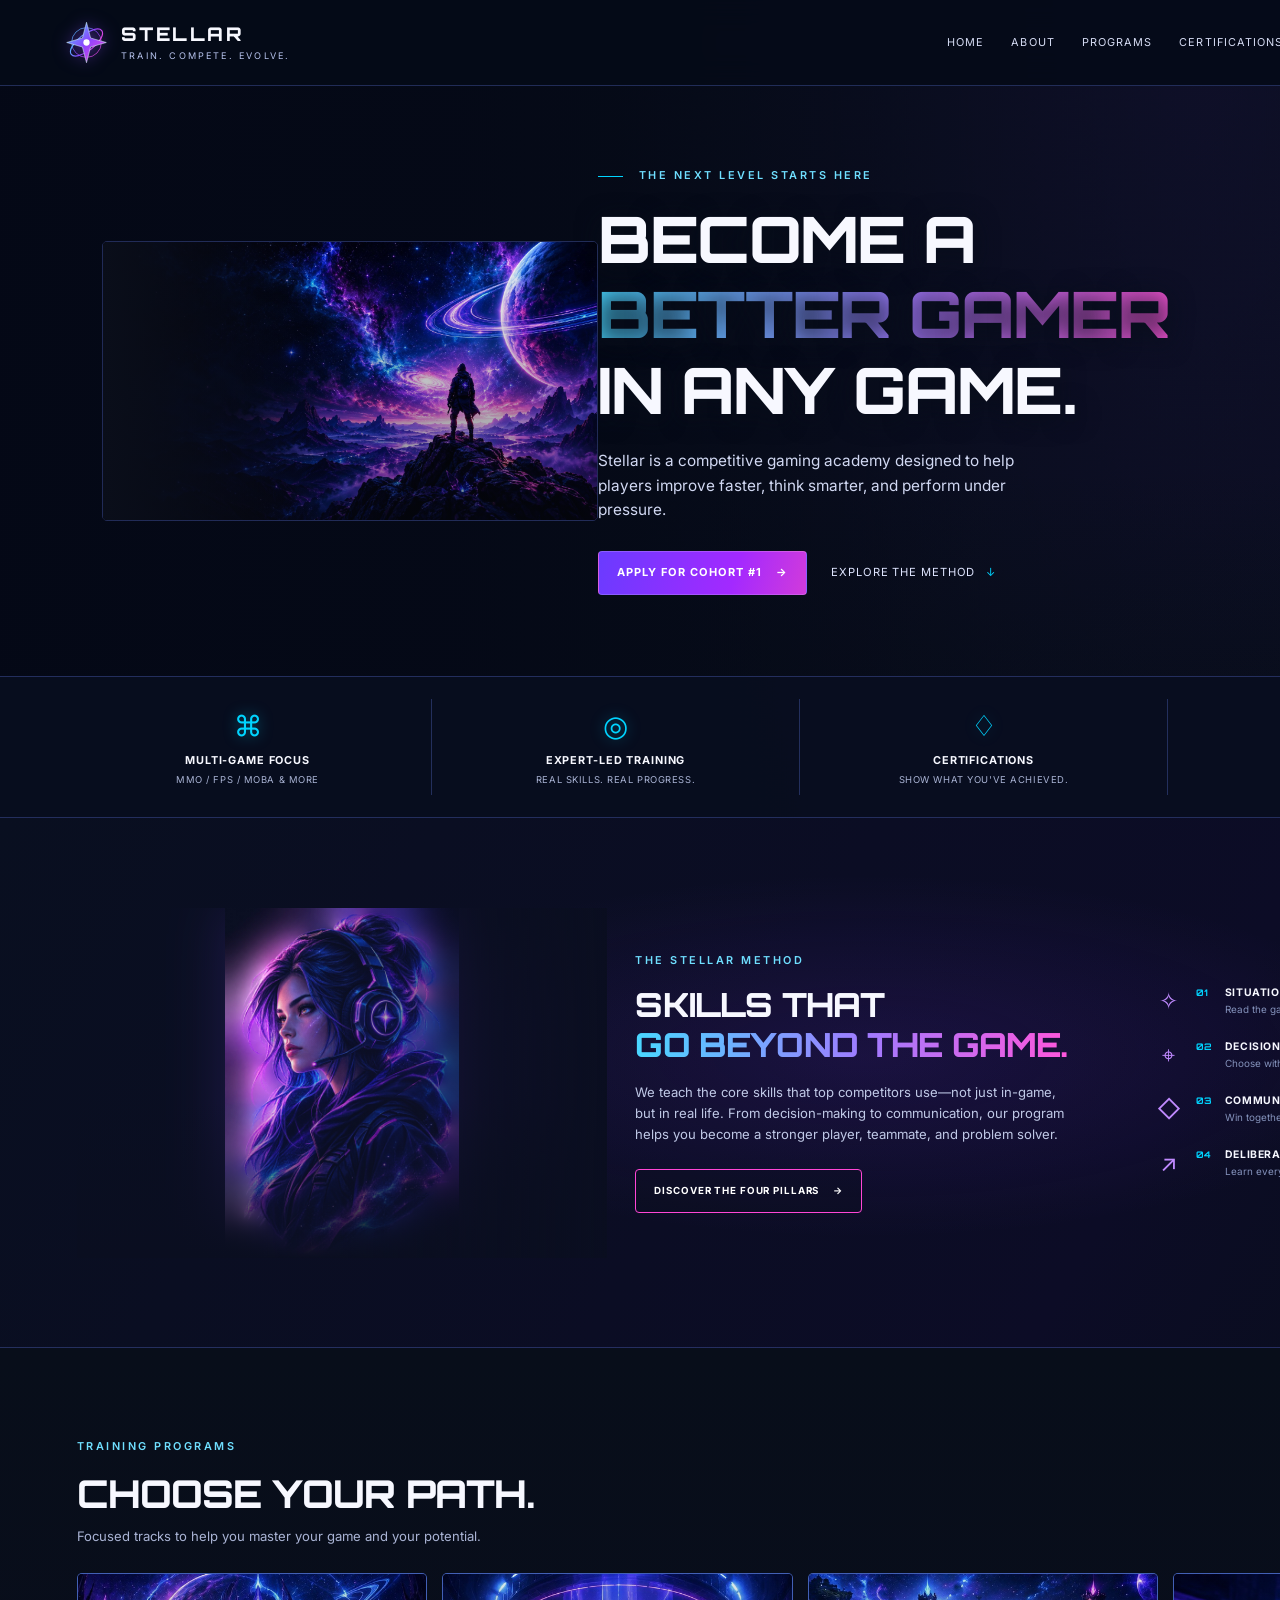
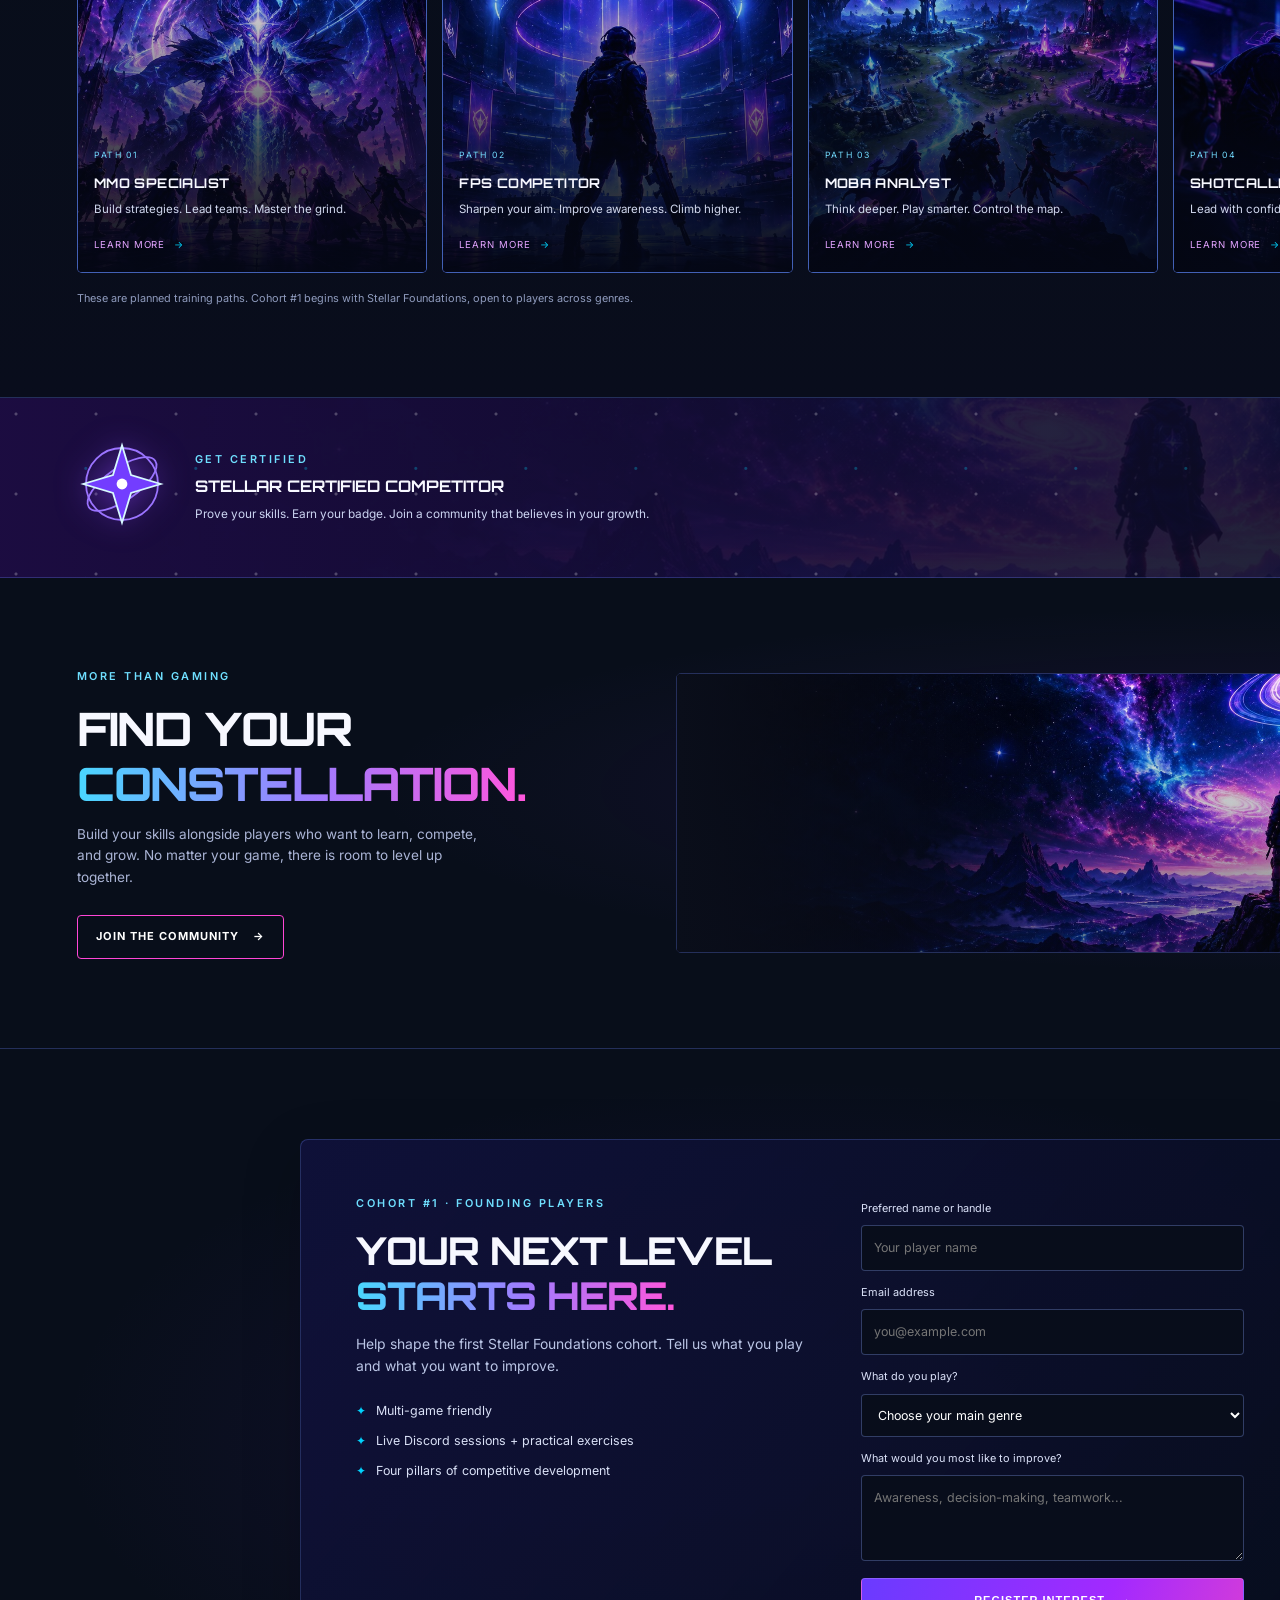
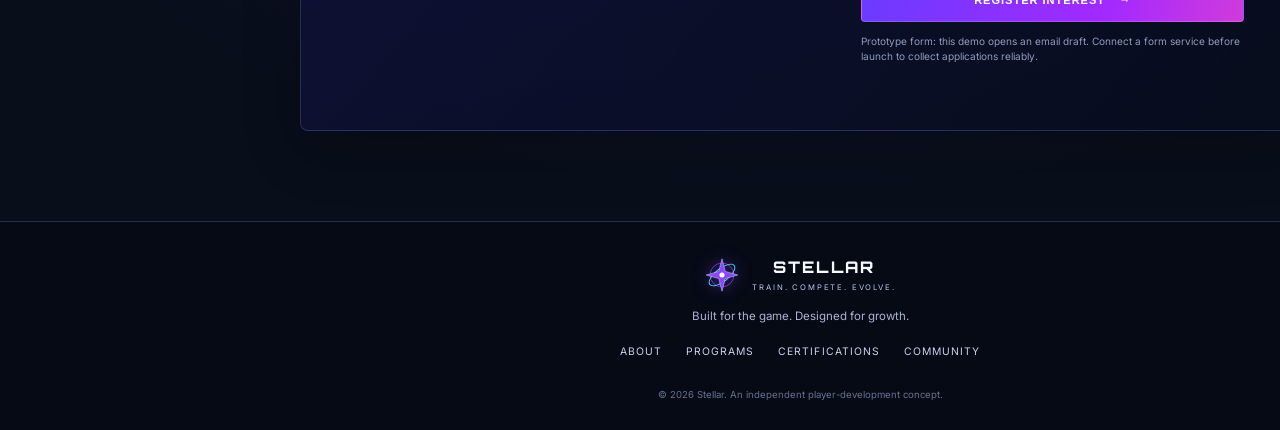
==== commit 67b1544c: "Update index.html" ====
--- a/index.html
+++ b/index.html
@@ -33,6 +33,7 @@
 
     <main>
       <section class="hero" id="home" aria-labelledby="hero-title">
+        <div class="community-art" aria-hidden="true"><img src="assets/hero-cosmic.jpg" alt="" loading="lazy"></div>
         <div class="hero-shade"></div>
         <div class="hero-content">
           <p class="eyebrow"><span class="eyebrow-line"></span> THE NEXT LEVEL STARTS HERE</p>
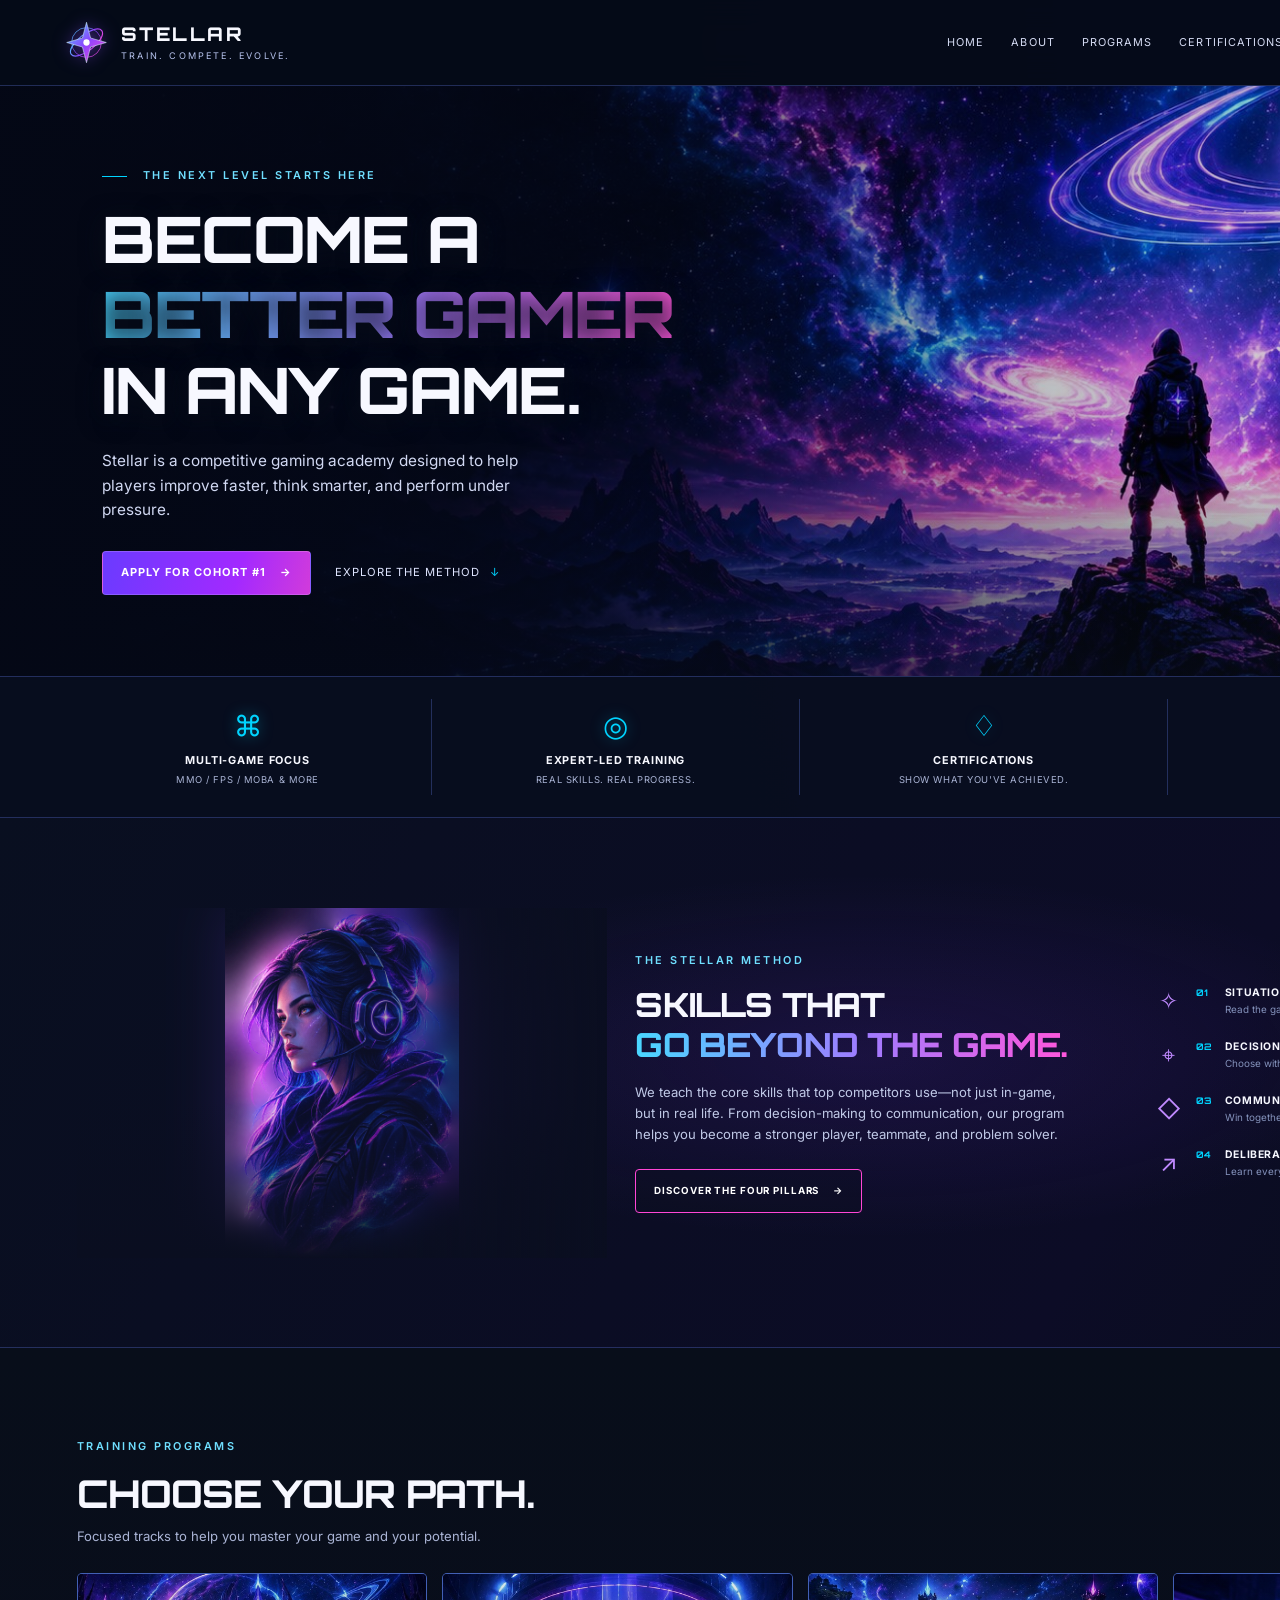
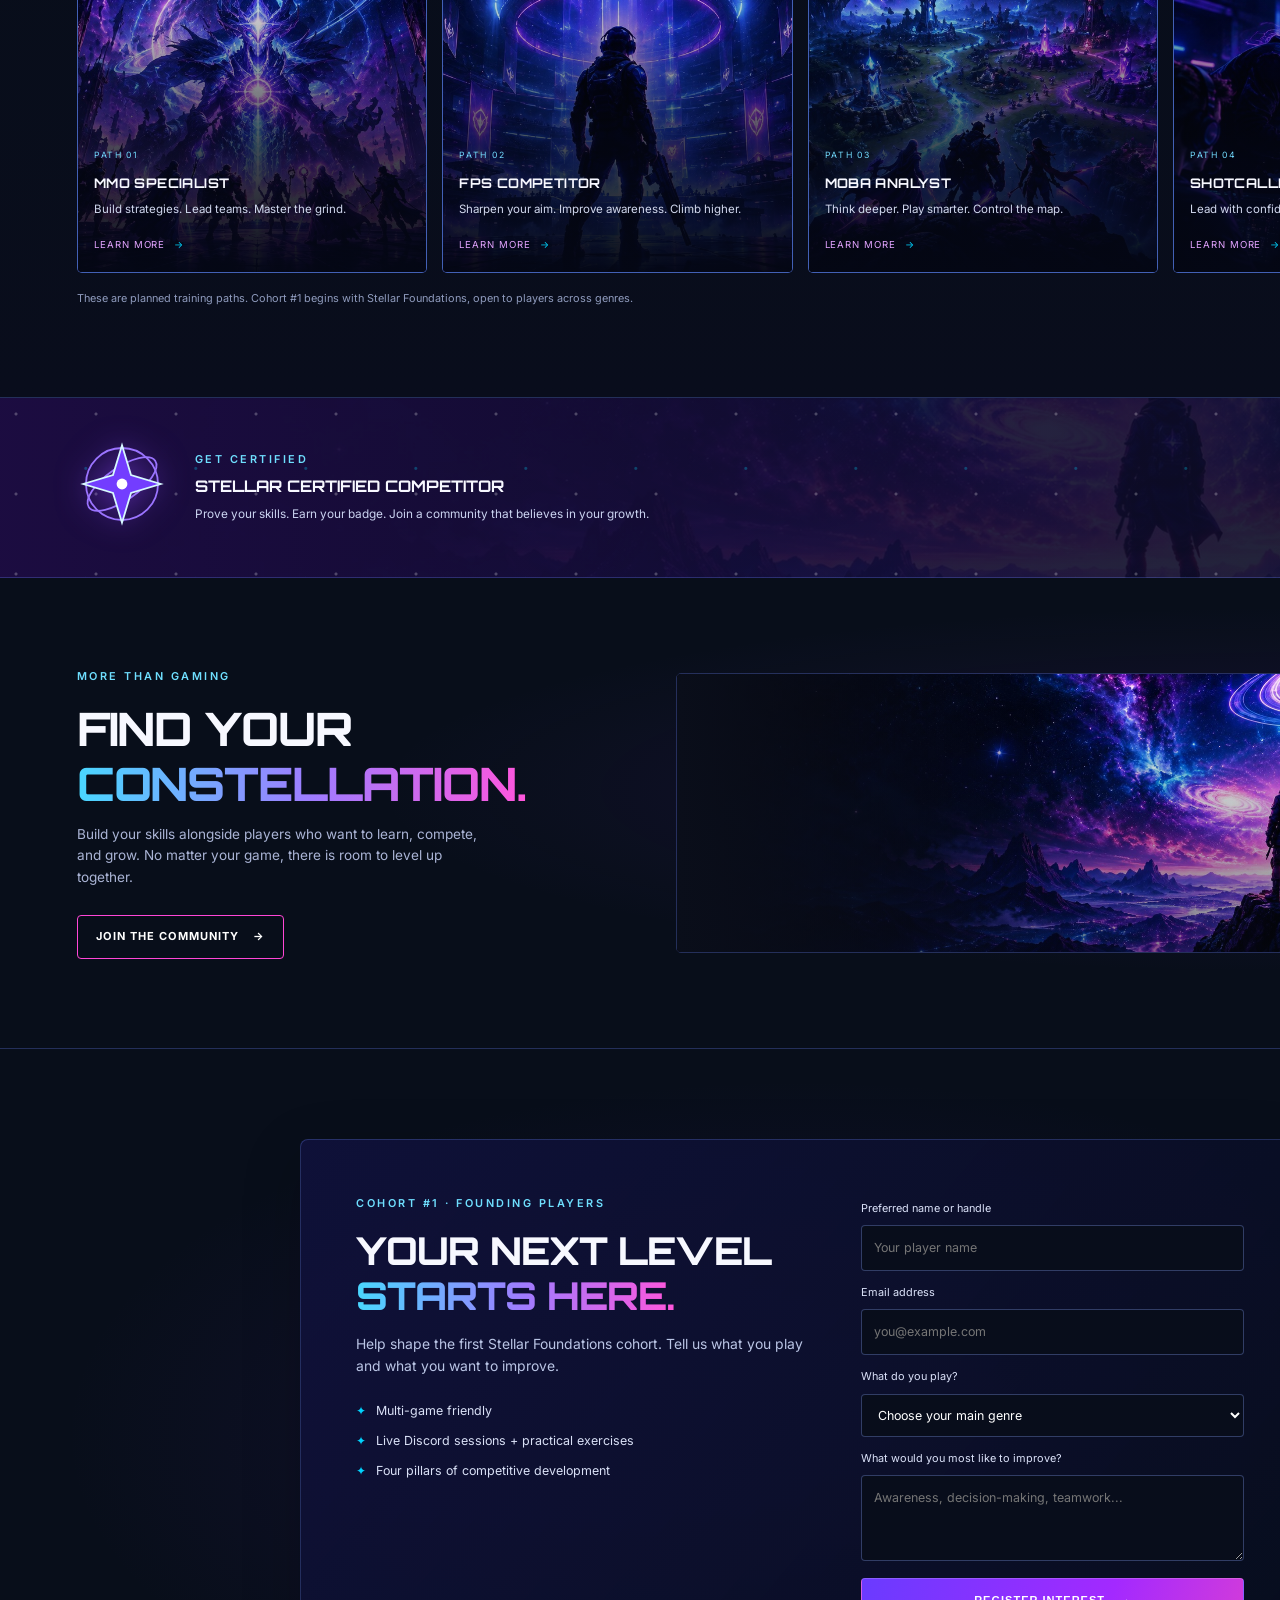
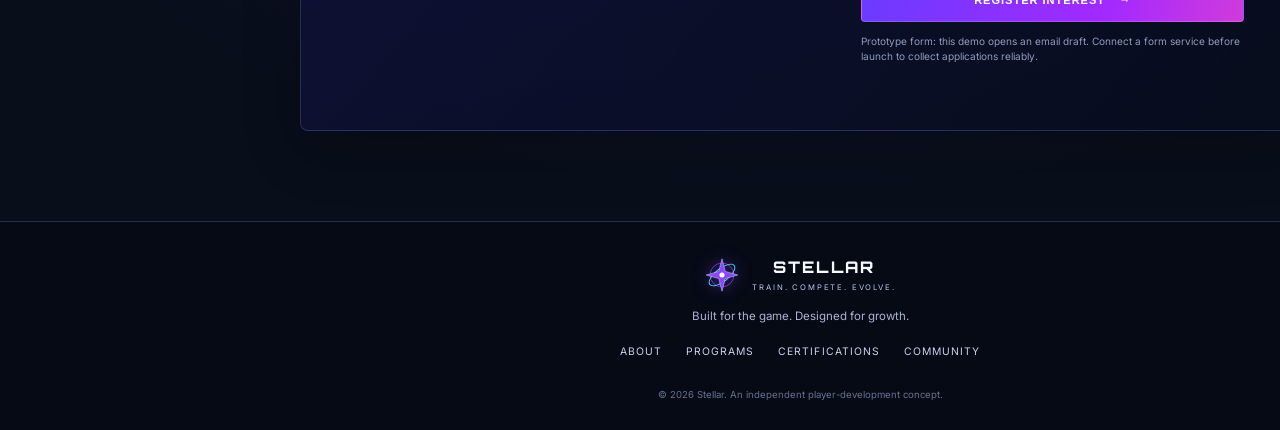
==== commit b47fa2e3: "Add files via upload" ====
--- a/index.html
+++ b/index.html
@@ -33,7 +33,7 @@
 
     <main>
       <section class="hero" id="home" aria-labelledby="hero-title">
-        <div class="community-art" aria-hidden="true"><img src="assets/hero-cosmic.jpg" alt="" loading="lazy"></div>
+        <div class="hero-image" role="img" aria-label="A lone gamer looks across a luminous purple and blue cosmic landscape"></div>
         <div class="hero-shade"></div>
         <div class="hero-content">
           <p class="eyebrow"><span class="eyebrow-line"></span> THE NEXT LEVEL STARTS HERE</p>
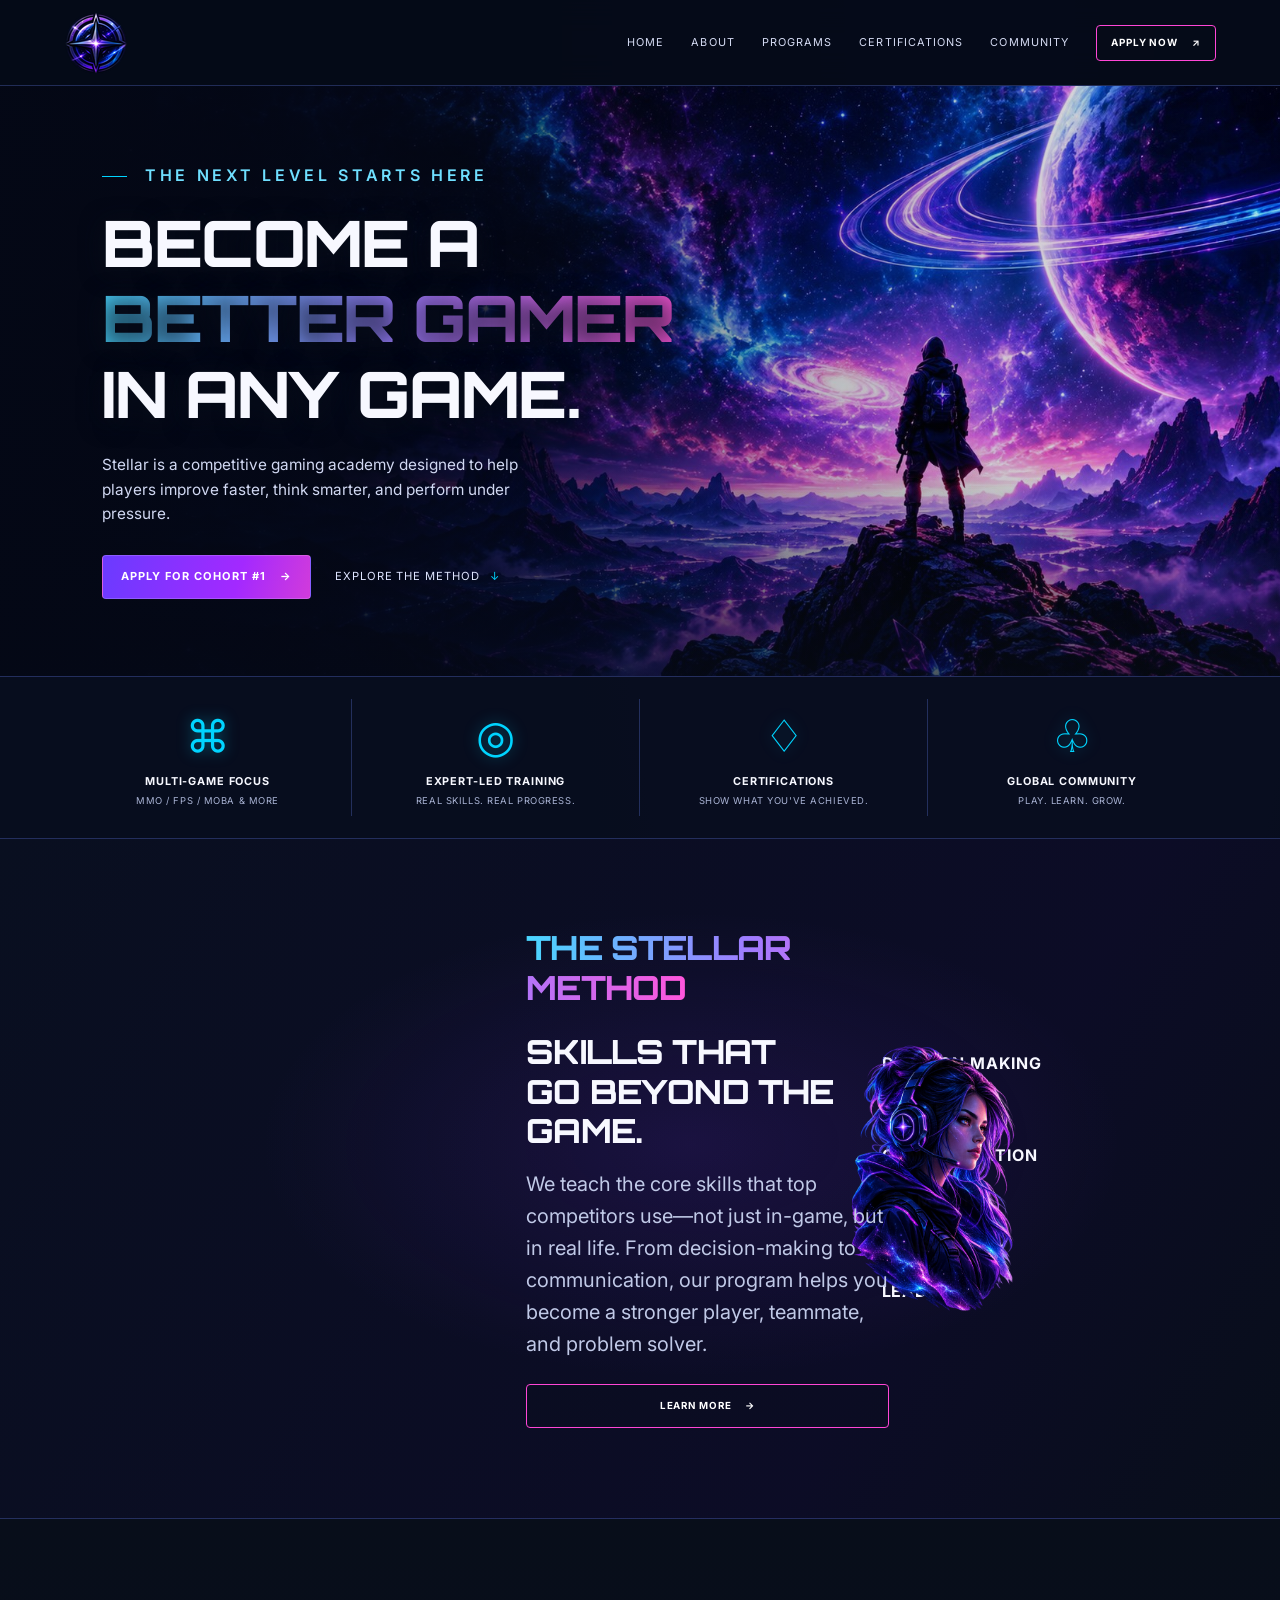
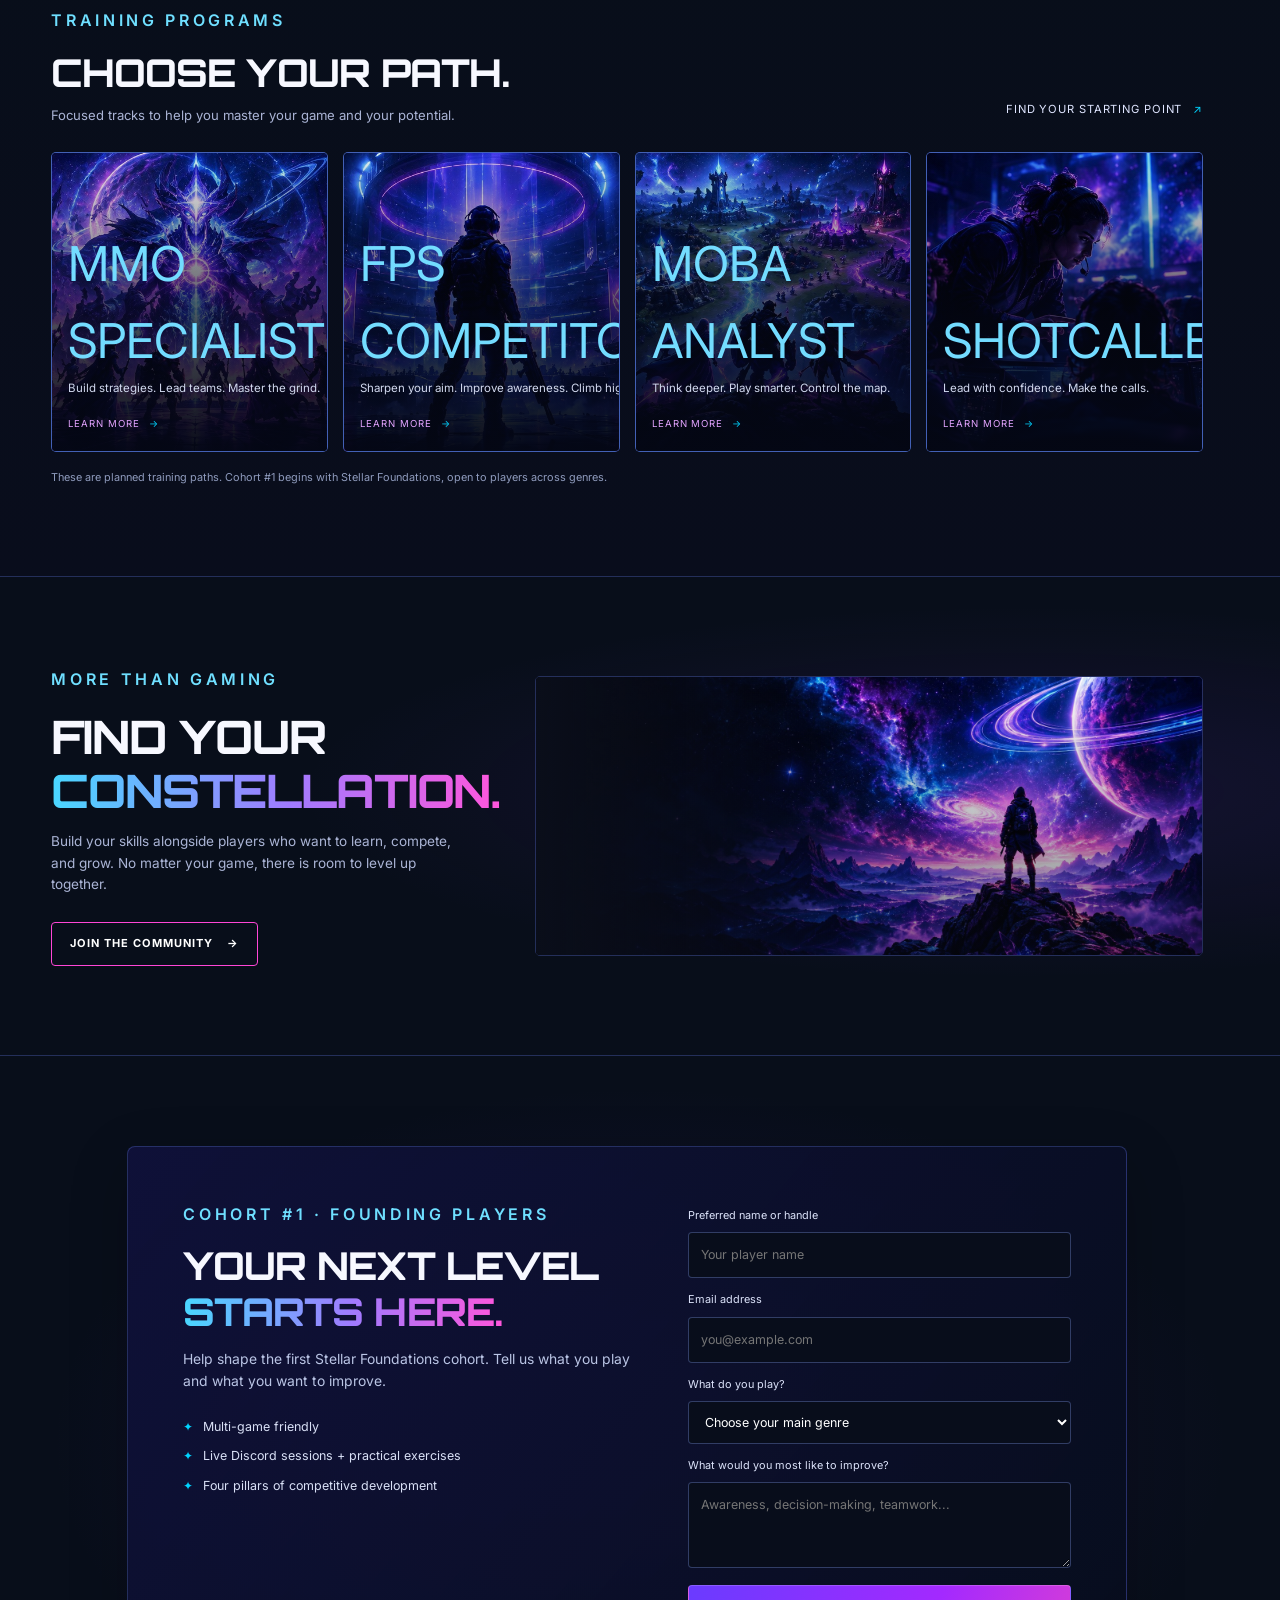
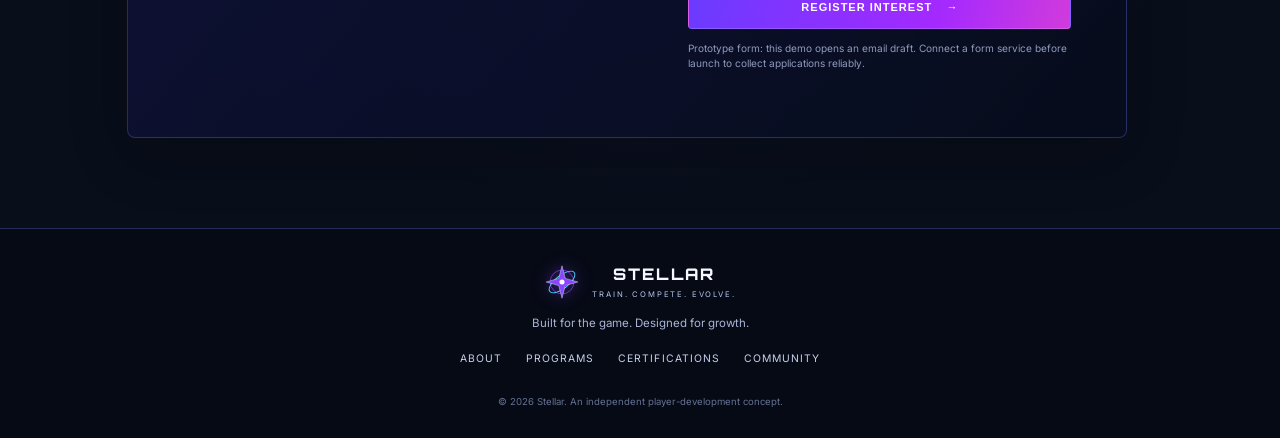
==== commit 0b0f167a: "Move website files to root folder" ====
--- a/index.html
+++ b/index.html
@@ -14,16 +14,7 @@
 <body>
   <div class="site-shell">
     <header class="site-header">
-      <a class="brand" href="#home" aria-label="Stellar home">
-        <svg class="brand-mark" viewBox="0 0 100 100" aria-hidden="true">
-          <defs><linearGradient id="markGrad" x1="0" y1="0" x2="1" y2="1"><stop stop-color="#45d8ff"/><stop offset=".5" stop-color="#8c45ff"/><stop offset="1" stop-color="#ff49d6"/></linearGradient></defs>
-          <circle cx="50" cy="50" r="33" fill="none" stroke="url(#markGrad)" stroke-width="2" opacity=".8"/>
-          <ellipse cx="50" cy="50" rx="43" ry="18" fill="none" stroke="url(#markGrad)" stroke-width="2.6" transform="rotate(-38 50 50)"/>
-          <path d="M50 5 59 40 94 50 59 60 50 95 41 60 6 50 41 40Z" fill="url(#markGrad)" stroke="#d9faff" stroke-width="1.2"/>
-          <circle cx="50" cy="50" r="7" fill="#fff"/>
-        </svg>
-        <span class="brand-copy"><span class="brand-name">STELLAR</span><span class="brand-tagline">TRAIN. COMPETE. EVOLVE.</span></span>
-      </a>
+      <div><img src="assets/favicon.png" alt="Stellar logo" loading="lazy"></div>
       <button class="menu-toggle" aria-label="Open navigation" aria-expanded="false" aria-controls="primary-nav"><span></span><span></span><span></span></button>
       <nav id="primary-nav" class="primary-nav" aria-label="Main navigation">
         <a href="#home">Home</a><a href="#about">About</a><a href="#programs">Programs</a><a href="#certifications">Certifications</a><a href="#community">Community</a>
@@ -41,7 +32,6 @@
           <p class="hero-copy">Stellar is a competitive gaming academy designed to help players improve faster, think smarter, and perform under pressure.</p>
           <div class="hero-actions"><a class="button button-primary" href="#apply">Apply for Cohort #1 <span aria-hidden="true">→</span></a><a class="text-link" href="#method">Explore the method <span aria-hidden="true">↓</span></a></div>
         </div>
-        <div class="hero-index"><span>01</span><span class="index-rule"></span><span>PLAYER DEVELOPMENT</span></div>
       </section>
 
       <section class="feature-strip" aria-label="What Stellar offers">
@@ -52,37 +42,46 @@
       </section>
 
       <section class="method-section section-pad" id="method">
-        <div class="method-art" aria-hidden="true"><img src="assets/gamer-portrait.jpg" alt="" loading="lazy"></div>
         <div class="method-copy" id="about">
-          <p class="eyebrow">THE STELLAR METHOD</p>
-          <h2>SKILLS THAT<br><span>GO BEYOND THE GAME.</span></h2>
+          <h2 class="eyebrow"><span><u>THE STELLAR METHOD</u></span></h2>
+          <br/>
+          <h2>SKILLS THAT<br>GO BEYOND THE GAME.</h2>
           <p>We teach the core skills that top competitors use—not just in-game, but in real life. From decision-making to communication, our program helps you become a stronger player, teammate, and problem solver.</p>
-          <a class="button button-outline" href="#pillars">Discover the four pillars <span aria-hidden="true">→</span></a>
+          <a class="button button-outline" href="#pillars">LEARN MORE <span aria-hidden="true">→</span></a>
         </div>
+        <div aria-hidden="true"><img class="image-break" src="assets/gamer-portrait.png" alt="" loading="lazy"></div>
         <div class="method-pillars" id="pillars">
-          <div class="mini-pillar"><span>✧</span><div><b>01</b><strong>Situational awareness</strong><small>Read the game.</small></div></div>
-          <div class="mini-pillar"><span>⌖</span><div><b>02</b><strong>Decision-making</strong><small>Choose with purpose.</small></div></div>
-          <div class="mini-pillar"><span>◇</span><div><b>03</b><strong>Communication</strong><small>Win together.</small></div></div>
-          <div class="mini-pillar"><span>↗</span><div><b>04</b><strong>Deliberate improvement</strong><small>Learn every match.</small></div></div>
+                    <div class="mini-pillar"><span></span>
+                      <div><strong>Decision Making</strong></div>
+                    </div>
+                    <div class="mini-pillar"><span></span>
+                      <div><strong>Awareness</strong></div>
+                    </div>
+                    <div class="mini-pillar"><span></span>
+                      <div><strong>Communication</strong></div>
+                    </div>
+                    <div class="mini-pillar"><span></span>
+                      <div><strong>Teamwork</strong></div>
+                    </div>
+                    <div class="mini-pillar"><span></span>
+                      <div><strong>Consistency</strong></div>
+                    </div>
+                    <div class="mini-pillar"><span></span>
+                      <div><strong>Leadership</strong></div>
+                    </div>
         </div>
+        
       </section>
 
       <section class="programs-section section-pad" id="programs">
         <div class="section-heading"><div><p class="eyebrow">TRAINING PROGRAMS</p><h2>CHOOSE YOUR PATH.</h2><p class="section-intro">Focused tracks to help you master your game and your potential.</p></div><a class="text-link desktop-link" href="#apply">Find your starting point <span aria-hidden="true">↗</span></a></div>
         <div class="program-grid">
-          <article class="program-card"><img src="assets/mmo-specialist.jpg" alt="Fantasy MMO-style party facing a glowing cosmic encounter" loading="lazy"><div class="card-overlay"></div><div class="program-content"><span class="program-number">PATH 01</span><h3>MMO SPECIALIST</h3><p>Build strategies. Lead teams. Master the grind.</p><a href="#apply" aria-label="Learn more about MMO Specialist">Learn more <span>→</span></a></div></article>
-          <article class="program-card"><img src="assets/fps-competitor.jpg" alt="Armored sci-fi competitor in a neon arena" loading="lazy"><div class="card-overlay"></div><div class="program-content"><span class="program-number">PATH 02</span><h3>FPS COMPETITOR</h3><p>Sharpen your aim. Improve awareness. Climb higher.</p><a href="#apply" aria-label="Learn more about FPS Competitor">Learn more <span>→</span></a></div></article>
-          <article class="program-card"><img src="assets/moba-analyst.jpg" alt="Fantasy multiplayer strategy battlefield under a purple-blue sky" loading="lazy"><div class="card-overlay"></div><div class="program-content"><span class="program-number">PATH 03</span><h3>MOBA ANALYST</h3><p>Think deeper. Play smarter. Control the map.</p><a href="#apply" aria-label="Learn more about MOBA Analyst">Learn more <span>→</span></a></div></article>
-          <article class="program-card"><img src="assets/shotcaller.jpg" alt="Team leader coordinating players in a dark esports room" loading="lazy"><div class="card-overlay"></div><div class="program-content"><span class="program-number">PATH 04</span><h3>SHOTCALLER</h3><p>Lead with confidence. Make the calls.</p><a href="#apply" aria-label="Learn more about Shotcaller">Learn more <span>→</span></a></div></article>
+          <article class="program-card"><img src="assets/mmo-specialist.jpg" alt="Fantasy MMO-style party facing a glowing cosmic encounter" loading="lazy"><div class="card-overlay"></div><div class="program-content"><span class="program-number">MMO SPECIALIST</span><p>Build strategies. Lead teams. Master the grind.</p><a href="#apply" aria-label="Learn more about MMO Specialist">Learn more <span>→</span></a></div></article>
+          <article class="program-card"><img src="assets/fps-competitor.jpg" alt="Armored sci-fi competitor in a neon arena" loading="lazy"><div class="card-overlay"></div><div class="program-content"><span class="program-number">FPS COMPETITOR</span><p>Sharpen your aim. Improve awareness. Climb higher.</p><a href="#apply" aria-label="Learn more about FPS Competitor">Learn more <span>→</span></a></div></article>
+          <article class="program-card"><img src="assets/moba-analyst.jpg" alt="Fantasy multiplayer strategy battlefield under a purple-blue sky" loading="lazy"><div class="card-overlay"></div><div class="program-content"><span class="program-number">MOBA ANALYST</span><p>Think deeper. Play smarter. Control the map.</p><a href="#apply" aria-label="Learn more about MOBA Analyst">Learn more <span>→</span></a></div></article>
+          <article class="program-card"><img src="assets/shotcaller.jpg" alt="Team leader coordinating players in a dark esports room" loading="lazy"><div class="card-overlay"></div><div class="program-content"><span class="program-number">SHOTCALLER</span><p>Lead with confidence. Make the calls.</p><a href="#apply" aria-label="Learn more about Shotcaller">Learn more <span>→</span></a></div></article>
         </div>
         <p class="program-note">These are planned training paths. Cohort #1 begins with Stellar Foundations, open to players across genres.</p>
-      </section>
-
-      <section class="cert-banner" id="certifications">
-        <div class="cert-stars" aria-hidden="true"></div>
-        <div class="cert-emblem" aria-hidden="true"><svg viewBox="0 0 100 100"><circle cx="50" cy="50" r="40"/><ellipse cx="50" cy="50" rx="45" ry="18" transform="rotate(-35 50 50)"/><path d="M50 7 60 40 93 50 60 60 50 93 40 60 7 50 40 40Z"/><circle cx="50" cy="50" r="6"/></svg></div>
-        <div class="cert-copy"><p class="eyebrow">GET CERTIFIED</p><h2>STELLAR CERTIFIED COMPETITOR</h2><p>Prove your skills. Earn your badge. Join a community that believes in your growth.</p></div>
-        <a class="button button-primary" href="#apply">Explore certifications <span aria-hidden="true">→</span></a>
       </section>
 
       <section class="community-section section-pad" id="community">
--- a/styles.css
+++ b/styles.css
@@ -35,8 +35,7 @@
 max-width:100%}
 
 .site-shell {
-  width: 1600px;
-  max-width: none;
+  max-width: 100%;
   margin: 0;
   overflow: hidden;
   background: radial-gradient(
@@ -94,6 +93,7 @@
 gap:clamp(15px,2.1vw,32px)}
 
 .primary-nav>a:not(.button) {
+  border:transparent;
   font-size:.68rem;
   letter-spacing:.1em;
   text-transform:uppercase;
@@ -165,10 +165,12 @@
 z-index:-2}
 
 .hero-image {
-  background-image:url('assets/hero-cosmic.jpg');
-  background-size:cover;
-  background-position:center 48%;
-transform:scale(1.015)}
+    width: 100%;
+    background-image: url('../../assets/hero-cosmic.jpg');
+    background-size: cover;
+    background-position: center 48%;
+    transform: scale(1.015);
+}
 
 .hero-shade {
   z-index:-1;
@@ -178,7 +180,7 @@
 max-width:580px}
 
 .eyebrow {
-  font-size:.68rem;
+  font-size:1rem;
   text-transform:uppercase;
   letter-spacing:.23em;
   color:#6fdfff;
@@ -269,7 +271,7 @@
 border:0}
 
 .feature-icon {
-  font-size:1.8rem;
+  font-size:2.8rem;
   color:var(--cyan);
   display:block;
   line-height:1.3;
@@ -289,91 +291,115 @@
 margin:0}
 
 .section-pad {
-padding:clamp(60px,7vw,100px) clamp(22px,6vw,90px)}
+  padding: clamp(60px, 7vw, 100px) clamp(22px, 6vw, 90px);  
+  padding-left: clamp(24px, 4vw, 56px);}
+
 
 .method-section {
-  position:relative;
-  display:grid;
-  grid-template-columns:1.08fr 1fr .75fr;
-  align-items:center;
-  gap:28px;
-  min-height:390px;
-  border-bottom:1px solid var(--line);
-background:radial-gradient(ellipse at 54% 45%,rgba(91,39,184,.19),transparent 44%),linear-gradient(120deg,#090f20,#0c0c26 70%,#080e1a)}
-
-.method-art {
-  align-self:stretch;
-  position:relative;
-  min-height:290px;
-  overflow:hidden;
-  display:flex;
-align-items:end}
-
-.method-art:after {
-  content:"";
-  position:absolute;
-  inset:0;
-background:linear-gradient(90deg,transparent 35%,#0a0e20 100%),linear-gradient(0deg,#0a0e20 0%,transparent 45%)}
-
-.method-art img {
-  height:350px;
-  width:100%;
-  object-fit:contain;
-  object-position:center bottom;
-  filter:drop-shadow(0 0 28px rgba(113,54,255,.18));
-mix-blend-mode:screen}
+  text-align: left;
+  position: relative;
+  display: grid;
+  grid-template-columns: repeat(3, minmax(0, 1fr));
+  align-items: center;
+  gap: 32px;
+  width: 100%;
+  min-height: 390px;
+  margin-inline: auto;
+  border-bottom: 1px solid var(--line);
+  background:
+    radial-gradient(ellipse at 54% 45%, rgba(91,39,184,.19), transparent 44%),
+    linear-gradient(120deg, #090f20, #0c0c26 70%, #080e1a);
+}
 
 .method-copy {
-  position:relative;
-z-index:1}
+  position: relative;
+  z-index: 1;
+  display: flex;
+  flex-direction: column;
+  align-items: left;
+  width: 100%;
+  max-width: 560px;
+  margin-left: 475px;
+}
 
 .method-copy h2 {
-font-size:clamp(1.65rem,2.6vw,2.55rem)}
-
-.method-copy>p:not(.eyebrow) {
-  font-size:.82rem;
-  color:#c0c9e7;
-  max-width:430px;
-margin:18px 0 24px}
+  font-size: clamp(1.65rem, 2.6vw, 2.55rem);
+}
+
+.method-copy > p:not(.eyebrow) {
+  font-size: 1.25rem;
+  color: #c0c9e7;
+  max-width: 430px;
+  margin: 18px 0 24px;
+}
 
 .method-copy .button {
-font-size:.61rem}
+  font-size: .61rem;
+}
 
 .method-pillars {
-  display:grid;
-gap:17px}
+  display: grid;
+  gap: 20px;
+  width: 100%;
+  justify-self: start;
+}
 
 .mini-pillar {
-  display:flex;
-  align-items:center;
-gap:13px}
-
-.mini-pillar>span {
-  font-size:1.45rem;
-  color:#c08aff;
-  width:28px;
-text-align:center}
+  display: flex;
+  align-items: center;
+  gap: 13px;
+}
+
+.mini-pillar > span {
+  font-size: 1.45rem;
+  color: #c08aff;
+  width: 28px;
+  flex-shrink: 0;
+  text-align: center;
+}
 
 .mini-pillar div {
-  display:grid;
-  grid-template-columns:24px 1fr;
-  column-gap:5px;
-align-items:center}
+  display: grid;
+  column-gap: 5px;
+  align-items: left;
+}
 
 .mini-pillar b {
-  font-size:.57rem;
-  color:var(--cyan);
-font-family:var(--font-head)}
+  font-size: .80rem;
+  font-family: var(--font-head);
+}
 
 .mini-pillar strong {
-  font-size:.65rem;
-  text-transform:uppercase;
-letter-spacing:.06em}
-
-.mini-pillar small {
-  grid-column:2;
-  color:#8492bb;
-font-size:.62rem}
+  font-size: 1rem;
+  text-transform: uppercase;
+  letter-spacing: .06em;
+}
+
+/* .mini-pillar small {
+  grid-column: 2;
+  color: #8492bb;
+  font-size: .62rem;
+} */
+
+@media (max-width: 768px) {
+  .method-section {
+    grid-template-columns: 1fr;
+    gap: 36px;
+  }
+
+  .method-copy,
+  .method-pillars {
+    justify-self: center;
+    max-width: 500px;
+  }
+}
+
+.image-break{
+  height: 50%;
+  width: 50%;
+  transform: scaleX(-1);
+  margin-left: 400px;
+}
 
 .programs-section {
   background:linear-gradient(180deg,#080e1a,#090d1c);
@@ -440,8 +466,7 @@
 padding:19px 16px 17px}
 
 .program-number {
-  font-size:.54rem;
-  letter-spacing:.2em;
+  font-size:48px;
 color:#73dcff}
 
 .program-content h3 {
@@ -481,7 +506,7 @@
   min-height:180px;
   overflow:hidden;
   border-bottom:1px solid var(--line);
-background:linear-gradient(90deg,rgba(30,13,69,.92),rgba(7,12,30,.9)),url('assets/hero-cosmic.jpg') center 58%/cover}
+background:linear-gradient(90deg,rgba(30,13,69,.92),rgba(7,12,30,.9)),url('../assets/hero-cosmic.jpg') center 58%/cover}
 
 .cert-stars {
   position:absolute;
